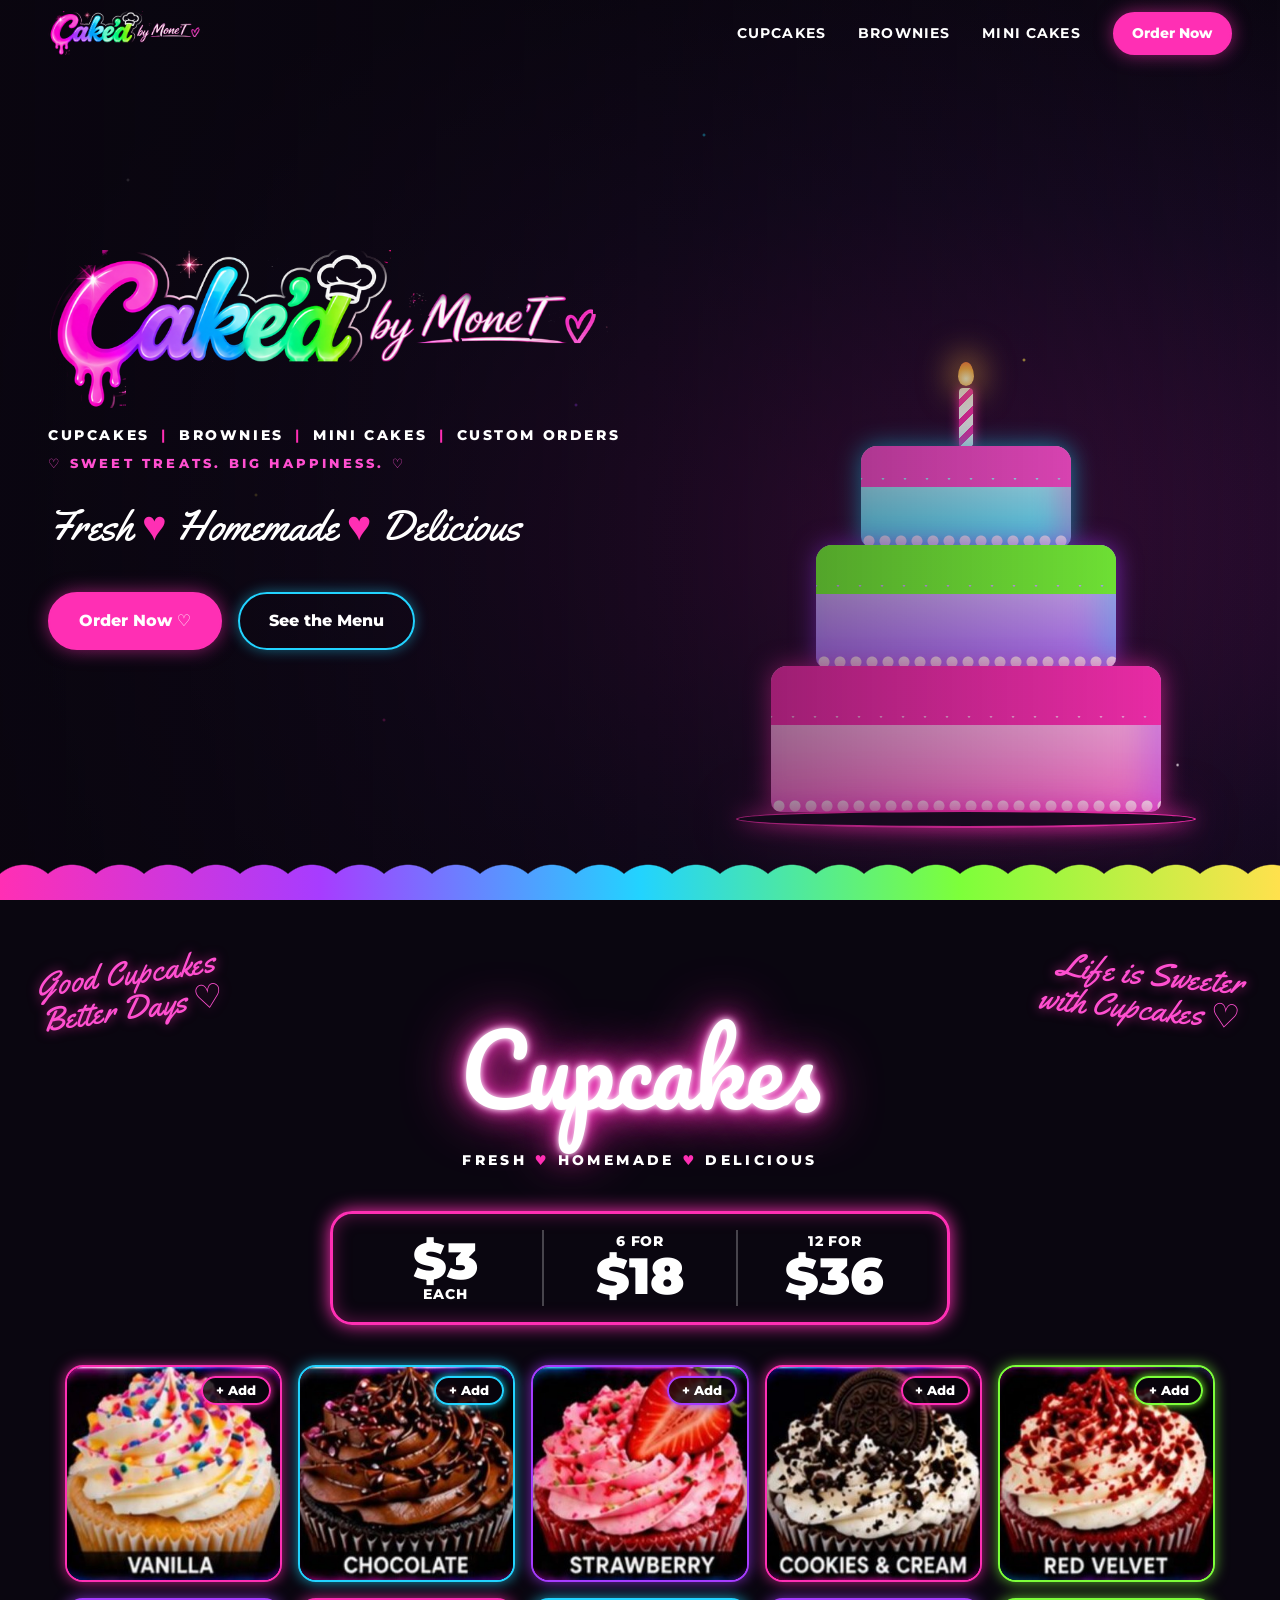
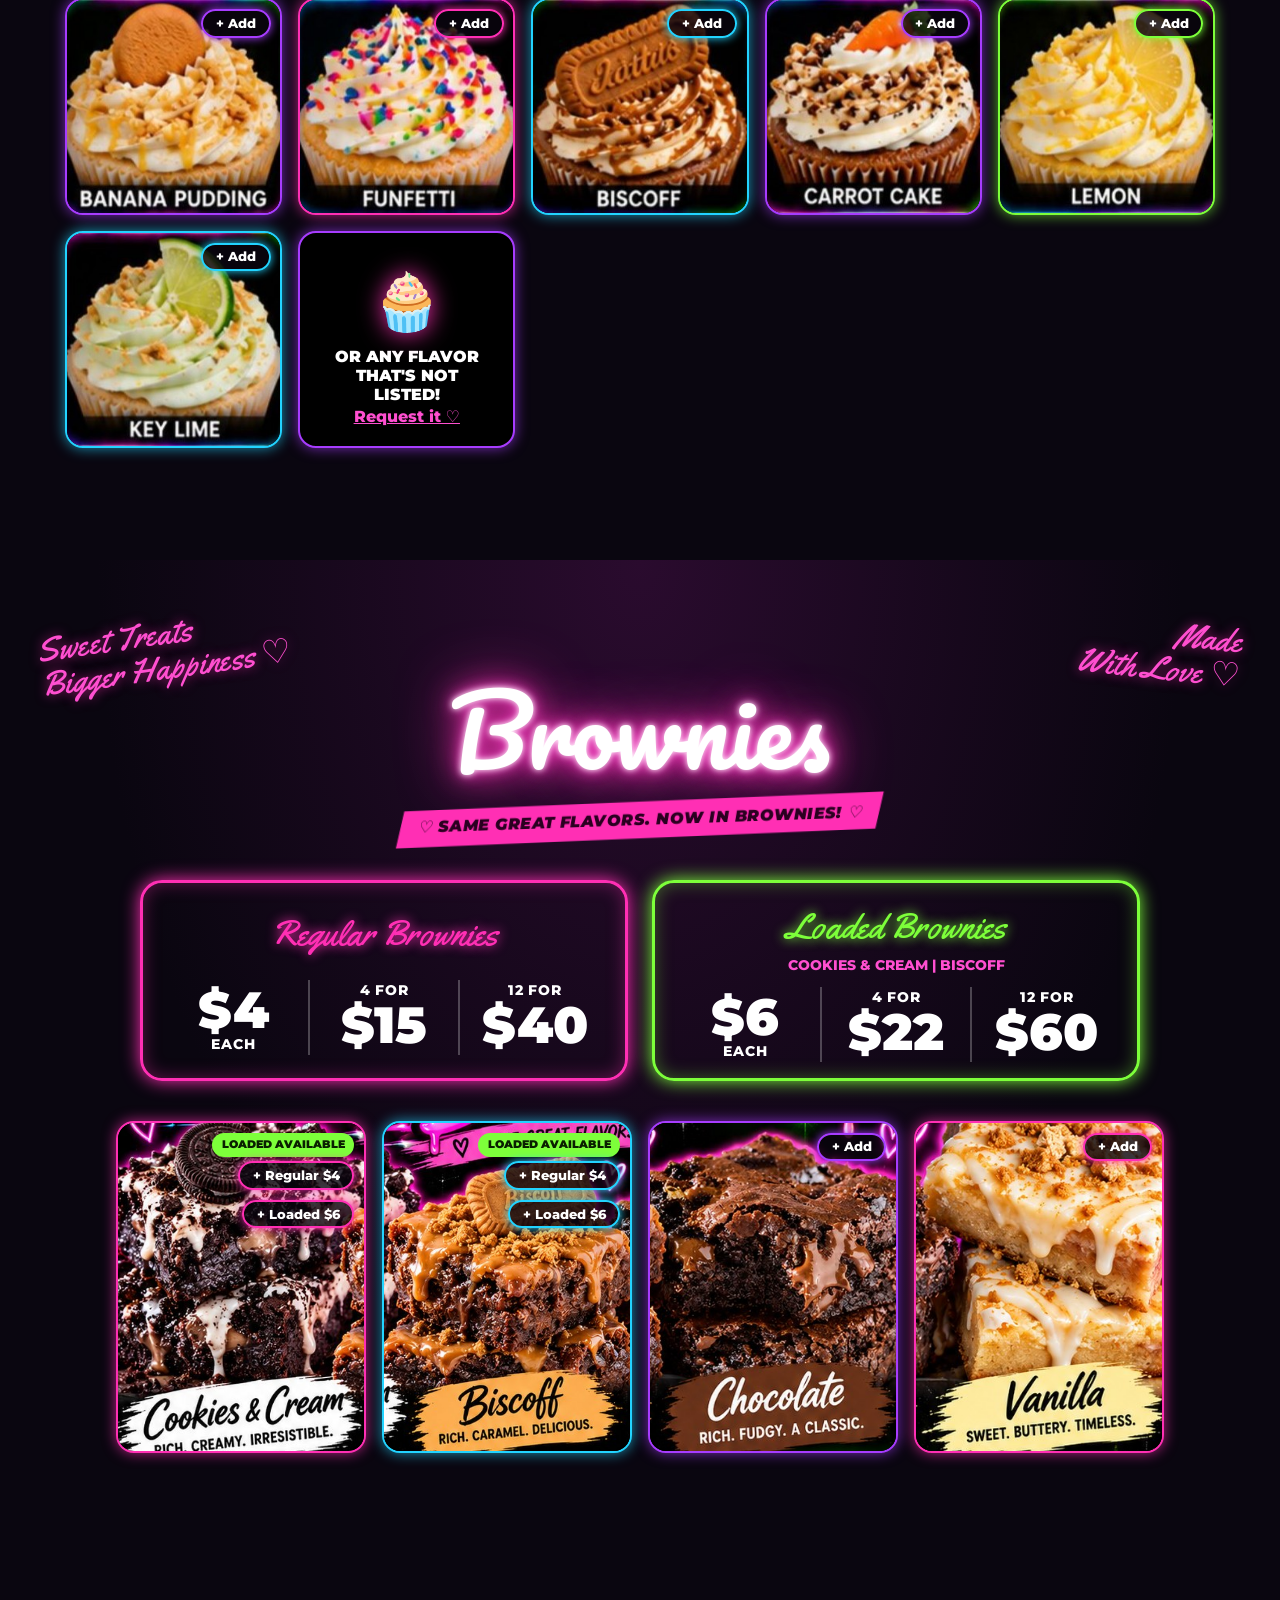
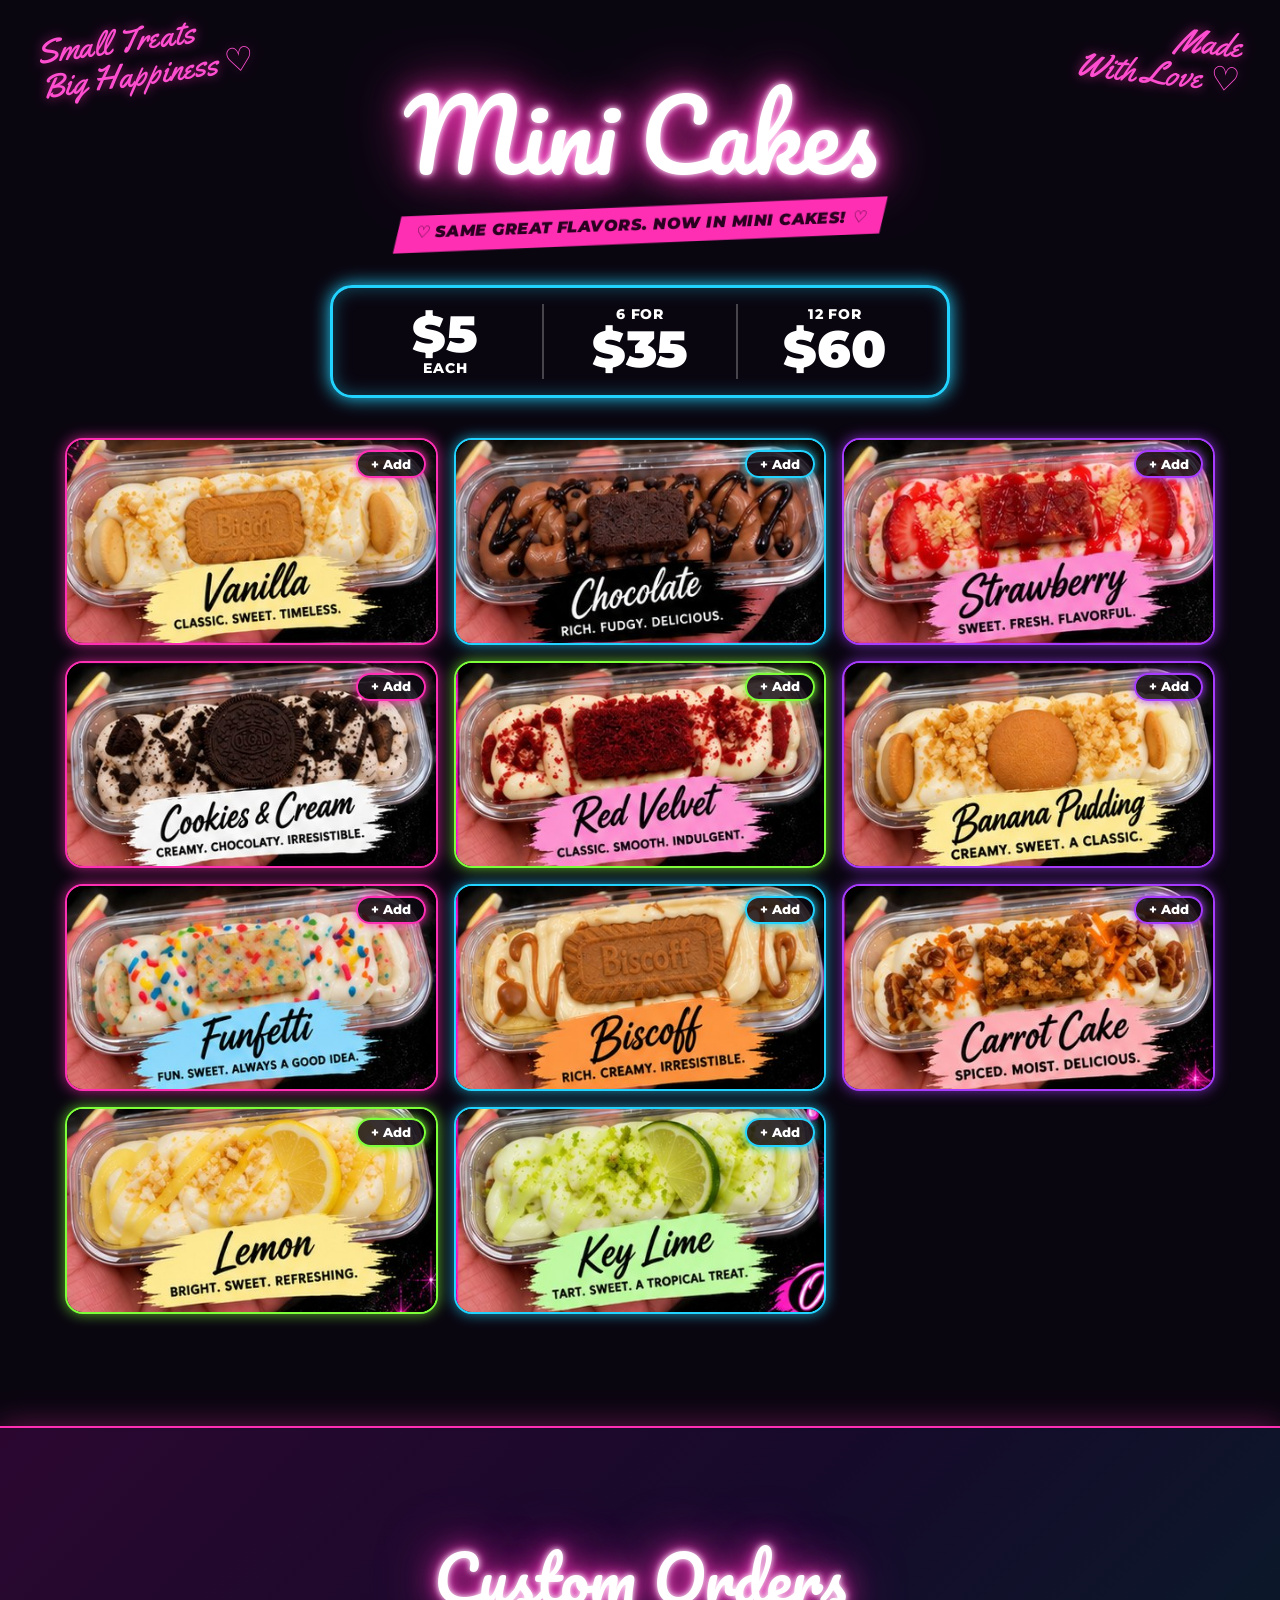
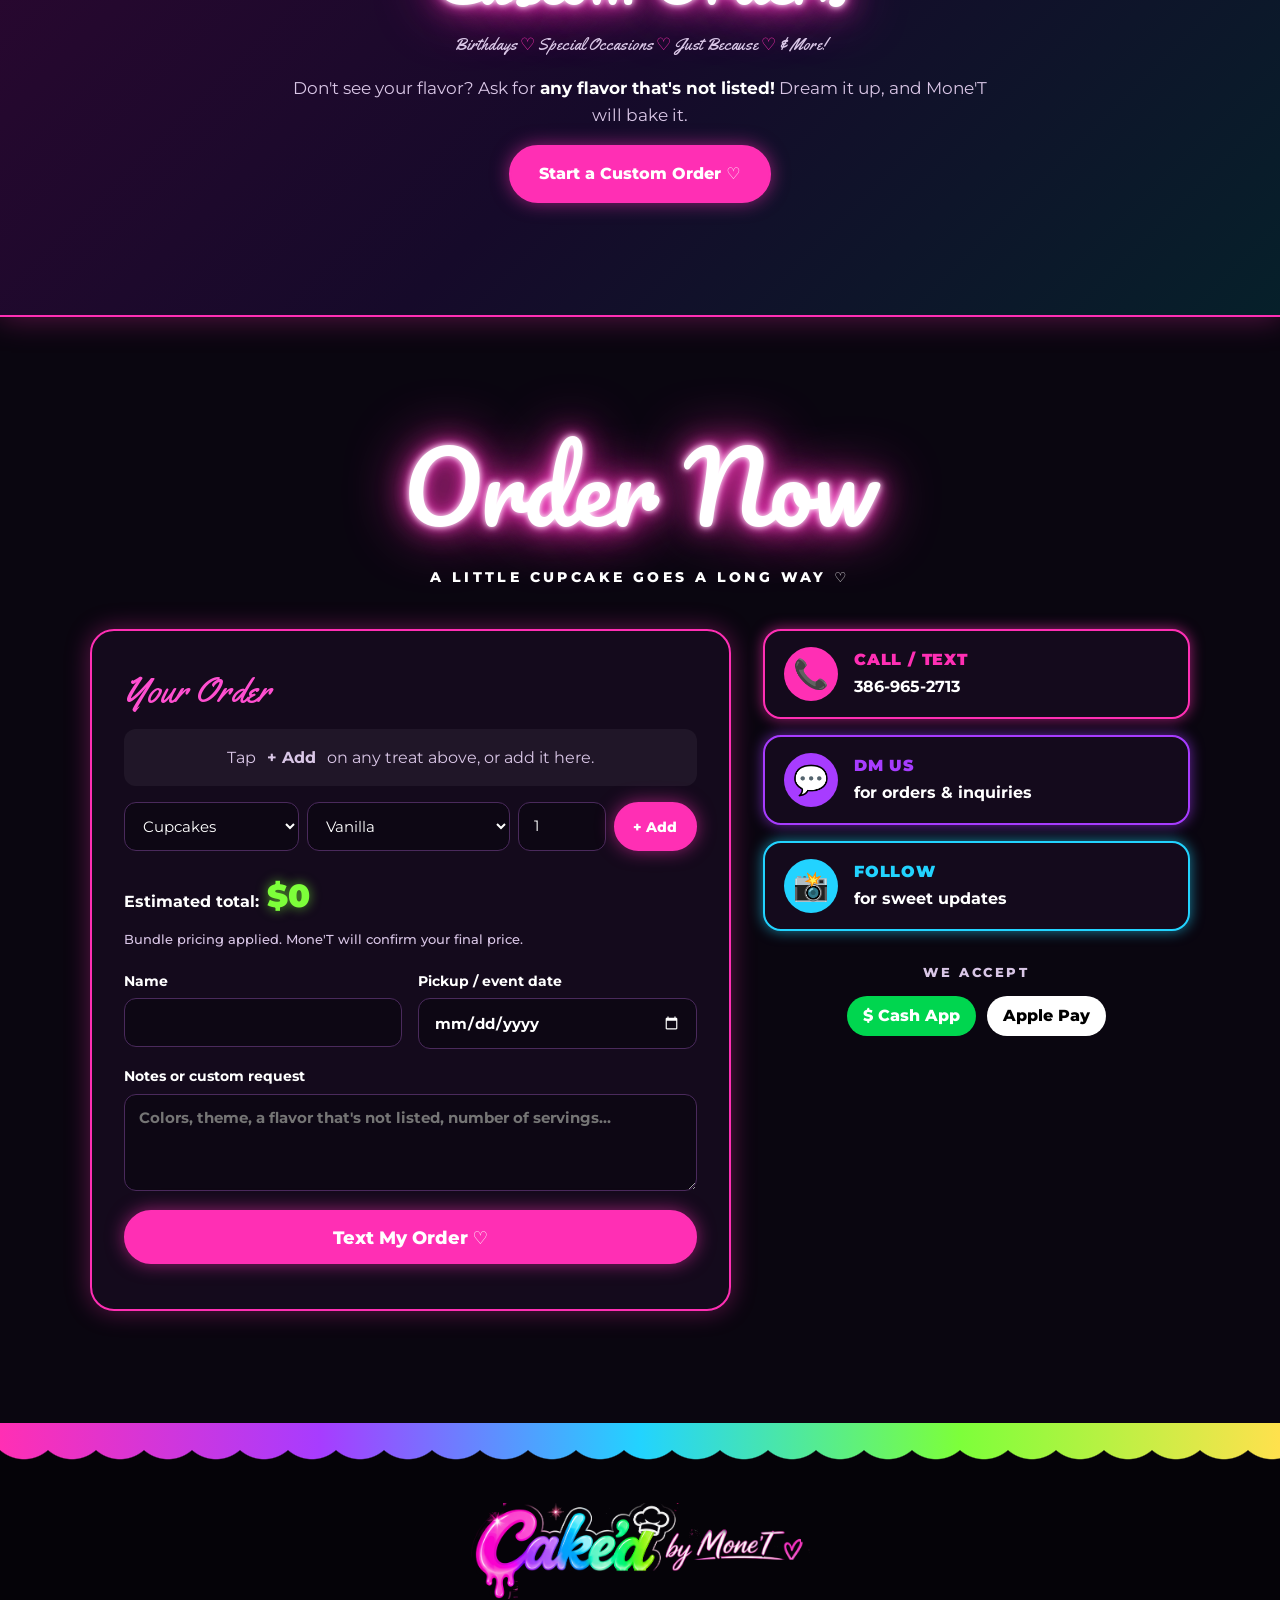
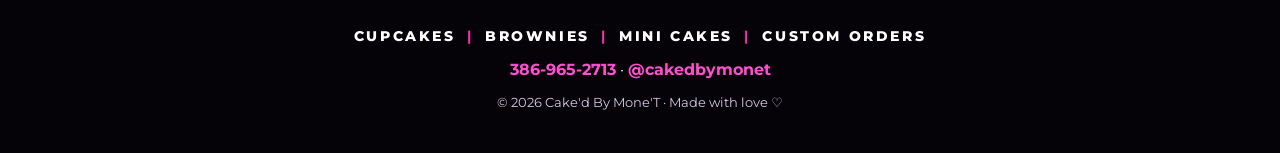
==== index.html @ a7f6885d "Add Cake'd By Mone'T website Neon-themed site with the cupcake, brownie, and mini cake menus, bundle" ====
<!doctype html>
<html lang="en">
<head>
  <meta charset="utf-8" />
  <meta name="viewport" content="width=device-width, initial-scale=1" />
  <title>Cake'd By Mone'T</title>
  <meta name="description" content="Cupcakes, brownies, mini cakes & custom orders. Sweet treats, big happiness. Call/text 386-965-2713." />
  <meta name="theme-color" content="#0a0610" />
  <link rel="preconnect" href="https://fonts.googleapis.com" />
  <link rel="preconnect" href="https://fonts.gstatic.com" crossorigin />
  <link href="https://fonts.googleapis.com/css2?family=Montserrat:wght@500;700;800;900&family=Pacifico&family=Yellowtail&display=swap" rel="stylesheet" />
  <link rel="stylesheet" href="styles.css" />
</head>
<body>
  <header class="nav">
    <a href="#top" class="nav-logo"><img src="assets/logo.png" alt="Cake'd by Mone'T" /></a>
    <nav>
      <a href="#cupcakes">Cupcakes</a>
      <a href="#brownies">Brownies</a>
      <a href="#minicakes">Mini Cakes</a>
      <a href="#order" class="btn btn-small">Order Now <span class="cart-count" id="navCount" hidden>0</span></a>
    </nav>
  </header>

  <!-- HERO: Higgsfield AI video plays here. The neon cake builds itself until the video loads. -->
  <section class="hero" id="top">
    <video class="hero-video" id="heroVideo" autoplay muted loop playsinline preload="auto" poster="assets/hero-poster.jpg">
      <source src="assets/hero-cake-build.mp4" type="video/mp4" />
    </video>
    <div class="sparkle-field" aria-hidden="true"></div>

    <div class="cake-stage" id="cakeFallback" aria-hidden="true">
      <div class="cake building">
        <div class="sparkles"><i></i><i></i><i></i><i></i><i></i><i></i></div>
        <div class="candle"><span class="flame"></span></div>
        <div class="tier t3"><span class="drip"></span></div>
        <div class="tier t2"><span class="drip"></span></div>
        <div class="tier t1"><span class="drip"></span></div>
        <div class="board"></div>
      </div>
    </div>

    <div class="hero-overlay"></div>
    <div class="hero-content">
      <h1><img src="assets/logo.png" alt="Cake'd by Mone'T" class="hero-logo" /></h1>
      <p class="services">Cupcakes <b>|</b> Brownies <b>|</b> Mini Cakes <b>|</b> Custom Orders</p>
      <p class="tagline">♡ Sweet treats. Big happiness. ♡</p>
      <p class="lede">Fresh <span>♥</span> Homemade <span>♥</span> Delicious</p>
      <div class="hero-ctas">
        <a href="#order" class="btn">Order Now ♡</a>
        <a href="#cupcakes" class="btn btn-ghost">See the Menu</a>
      </div>
    </div>
    <div class="drips bottom" aria-hidden="true"></div>
  </section>

  <section class="menu-section" id="cupcakes">
    <span class="side-script left">Good Cupcakes<br />Better Days ♡</span>
    <span class="side-script right">Life is Sweeter<br />with Cupcakes ♡</span>
    <div class="section-head">
      <h2 class="neon-script">Cupcakes</h2>
      <p class="kicker">Fresh <span>♥</span> Homemade <span>♥</span> Delicious</p>
    </div>
    <div class="price-bar pink">
      <div><strong>$3</strong><small>each</small></div>
      <div><small>6 for</small><strong>$18</strong></div>
      <div><small>12 for</small><strong>$36</strong></div>
    </div>
    <div class="flavor-grid" data-menu="cupcakes"></div>
  </section>

  <section class="menu-section" id="brownies">
    <span class="side-script left">Sweet Treats<br />Bigger Happiness ♡</span>
    <span class="side-script right">Made<br />With Love ♡</span>
    <div class="section-head">
      <h2 class="neon-script">Brownies</h2>
      <p class="banner">♡ Same great flavors. Now in brownies! ♡</p>
    </div>
    <div class="price-duo">
      <div class="price-bar pink">
        <h3>Regular Brownies</h3>
        <div><strong>$4</strong><small>each</small></div>
        <div><small>4 for</small><strong>$15</strong></div>
        <div><small>12 for</small><strong>$40</strong></div>
      </div>
      <div class="price-bar lime">
        <h3>Loaded Brownies</h3>
        <p class="sub">Cookies &amp; Cream | Biscoff</p>
        <div><strong>$6</strong><small>each</small></div>
        <div><small>4 for</small><strong>$22</strong></div>
        <div><small>12 for</small><strong>$60</strong></div>
      </div>
    </div>
    <div class="flavor-grid" data-menu="brownies"></div>
  </section>

  <section class="menu-section" id="minicakes">
    <span class="side-script left">Small Treats<br />Big Happiness ♡</span>
    <span class="side-script right">Made<br />With Love ♡</span>
    <div class="section-head">
      <h2 class="neon-script">Mini Cakes</h2>
      <p class="banner">♡ Same great flavors. Now in mini cakes! ♡</p>
    </div>
    <div class="price-bar cyan">
      <div><strong>$5</strong><small>each</small></div>
      <div><small>6 for</small><strong>$35</strong></div>
      <div><small>12 for</small><strong>$60</strong></div>
    </div>
    <div class="flavor-grid" data-menu="minicakes"></div>
  </section>

  <section class="custom">
    <div class="custom-inner">
      <h2 class="neon-script small">Custom Orders</h2>
      <p class="occasions">Birthdays <span>♡</span> Special Occasions <span>♡</span> Just Because <span>♡</span> &amp; More!</p>
      <p>Don't see your flavor? Ask for <strong>any flavor that's not listed!</strong> Dream it up, and Mone'T will bake it.</p>
      <a href="#order" class="btn">Start a Custom Order ♡</a>
    </div>
  </section>

  <section class="order" id="order">
    <div class="section-head">
      <h2 class="neon-script">Order Now</h2>
      <p class="kicker">A little cupcake goes a long way ♡</p>
    </div>

    <div class="order-wrap">
      <form id="orderForm" class="form" novalidate>
        <h3>Your Order</h3>
        <ul class="cart" id="cart"><li class="empty">Tap <b>+ Add</b> on any treat above, or add it here.</li></ul>
        <div class="add-row">
          <select id="addItem" aria-label="Treat"></select>
          <select id="addFlavor" aria-label="Flavor"></select>
          <input id="addQty" type="number" min="1" value="1" aria-label="Quantity" />
          <button type="button" class="btn btn-small" id="addBtn">+ Add</button>
        </div>
        <p class="total">Estimated total: <strong id="total">$0</strong><small>Bundle pricing applied. Mone'T will confirm your final price.</small></p>

        <div class="fields">
          <label>Name<input name="name" required autocomplete="name" /></label>
          <label>Pickup / event date<input name="date" type="date" required /></label>
          <label class="full">Notes or custom request<textarea name="notes" rows="3" placeholder="Colors, theme, a flavor that's not listed, number of servings…"></textarea></label>
        </div>
        <button class="btn btn-block" type="submit">Text My Order ♡</button>
        <p class="form-msg" id="formMsg" role="status"></p>
      </form>

      <aside class="contact">
        <a class="contact-card pink" href="tel:+13869652713">
          <span class="ic">📞</span><b>Call / Text</b><span>386-965-2713</span>
        </a>
        <a class="contact-card purple" id="dmLink" target="_blank" rel="noopener">
          <span class="ic">💬</span><b>DM Us</b><span>for orders &amp; inquiries</span>
        </a>
        <a class="contact-card cyan" id="igLink" target="_blank" rel="noopener">
          <span class="ic">📸</span><b>Follow</b><span>for sweet updates</span>
        </a>
        <div class="pay">
          <p>We accept</p>
          <span class="chip cash">$ Cash App</span>
          <span class="chip apple"> Apple Pay</span>
        </div>
      </aside>
    </div>
  </section>

  <footer>
    <div class="drips top" aria-hidden="true"></div>
    <img src="assets/logo.png" alt="Cake'd by Mone'T" class="foot-logo" />
    <p class="services">Cupcakes <b>|</b> Brownies <b>|</b> Mini Cakes <b>|</b> Custom Orders</p>
    <p><a href="tel:+13869652713">386-965-2713</a> · <a id="igFooter" target="_blank" rel="noopener"></a></p>
    <p class="small">© <span id="yr"></span> Cake'd By Mone'T · Made with love ♡</p>
  </footer>

  <div class="toast" id="toast" role="status" aria-live="polite"></div>
  <script src="script.js"></script>
</body>
</html>
---- styles.css ----
:root {
  --bg: #0a0610;
  --bg-2: #140a1c;
  --pink: #ff2fb4;
  --pink-hot: #ff4fd0;
  --purple: #a73cff;
  --cyan: #22d3ff;
  --lime: #7dff3a;
  --yellow: #ffe14d;
  --orange: #ff9a3c;
  --white: #fff;
  --muted: #d9c6e6;
  --rainbow: linear-gradient(90deg, #ff2fb4, #a73cff, #22d3ff, #7dff3a, #ffe14d);
  --radius: 18px;
  --sans: "Montserrat", system-ui, sans-serif;
  --script: "Pacifico", cursive;
  --hand: "Yellowtail", cursive;
}

* { box-sizing: border-box; margin: 0; padding: 0; }
html { scroll-behavior: smooth; }
body { font-family: var(--sans); background: var(--bg); color: var(--white); line-height: 1.6; overflow-x: hidden; }
img { max-width: 100%; display: block; }
a { color: inherit; }
section { position: relative; padding: clamp(4rem, 9vw, 7rem) clamp(1rem, 4vw, 3rem); }
.section-head { text-align: center; margin-bottom: 2.5rem; position: relative; z-index: 1; }

/* Neon text */
.neon-script { font-family: var(--script); font-weight: 400; font-size: clamp(3rem, 9vw, 6rem); line-height: 1.2; color: #fff;
  text-shadow: 0 0 6px #fff, 0 0 14px var(--pink-hot), 0 0 30px var(--pink), 0 0 60px var(--pink); }
.neon-script.small { font-size: clamp(2.4rem, 6vw, 4rem); }
.kicker { text-transform: uppercase; letter-spacing: .25em; font-weight: 800; font-size: .85rem; margin-top: 1.4rem; }
.kicker span, .lede span, .occasions span { color: var(--pink); }
.banner { display: inline-block; margin-top: .8rem; background: var(--pink); color: #2a0020; font-weight: 900; font-style: italic; text-transform: uppercase; letter-spacing: .03em;
  padding: .45rem 1.4rem; transform: rotate(-2deg); clip-path: polygon(2% 8%, 100% 0, 98% 92%, 0 100%); }
.side-script { position: absolute; top: 3.5rem; font-family: var(--hand); color: var(--pink-hot); font-size: clamp(1.4rem, 2.6vw, 2.2rem); line-height: 1.05;
  text-shadow: 0 0 12px rgba(255,47,180,.6); transform: rotate(-8deg); pointer-events: none; }
.side-script.left { left: clamp(.5rem, 3vw, 3rem); }
.side-script.right { right: clamp(.5rem, 3vw, 3rem); text-align: right; transform: rotate(6deg); }
@media (max-width: 900px) { .side-script { display: none; } }

/* Buttons */
.btn { display: inline-flex; align-items: center; justify-content: center; gap: .4rem; background: var(--pink); color: var(--white); text-decoration: none;
  padding: .9rem 1.8rem; border-radius: 999px; font-weight: 800; border: 2px solid var(--pink); cursor: pointer; font-size: 1rem; font-family: inherit;
  box-shadow: 0 0 18px rgba(255,47,180,.55); transition: transform .2s, box-shadow .2s; }
.btn:hover { transform: translateY(-2px); box-shadow: 0 0 30px rgba(255,47,180,.9); }
.btn-ghost { background: transparent; border-color: var(--cyan); box-shadow: 0 0 14px rgba(34,211,255,.45); }
.btn-ghost:hover { box-shadow: 0 0 26px rgba(34,211,255,.8); }
.btn-small { padding: .5rem 1.1rem; font-size: .9rem; }
.btn-block { width: 100%; margin-top: 1.2rem; font-size: 1.1rem; }

/* Rainbow drips */
.drips { position: absolute; left: 0; right: 0; height: 60px; background: var(--rainbow); pointer-events: none; z-index: 3;
  -webkit-mask: radial-gradient(circle at 50% 0, #000 55%, transparent 57%) 0 0 / 48px 60px repeat-x, linear-gradient(#000,#000) 0 0 / 100% 18px no-repeat;
          mask: radial-gradient(circle at 50% 0, #000 55%, transparent 57%) 0 0 / 48px 60px repeat-x, linear-gradient(#000,#000) 0 0 / 100% 18px no-repeat; }
.drips.bottom { bottom: -1px; transform: scaleY(-1); }
.drips.top { top: 0; }

/* Nav */
.nav { position: fixed; inset: 0 0 auto 0; z-index: 50; display: flex; justify-content: space-between; align-items: center;
  padding: .7rem clamp(1rem, 4vw, 3rem); transition: background .3s, box-shadow .3s; }
.nav.scrolled { background: rgba(10,6,16,.88); backdrop-filter: blur(10px); box-shadow: 0 1px 0 rgba(255,47,180,.35), 0 8px 30px rgba(0,0,0,.5); }
.nav-logo img { height: 44px; width: auto; opacity: 0; transition: opacity .3s; }
.nav.scrolled .nav-logo img { opacity: 1; }
.nav nav { display: flex; gap: clamp(.8rem, 2.5vw, 2rem); align-items: center; }
.nav nav a:not(.btn) { text-decoration: none; font-weight: 700; font-size: .9rem; text-transform: uppercase; letter-spacing: .08em; }
.nav nav a:not(.btn):hover { color: var(--pink-hot); text-shadow: 0 0 10px var(--pink); }
.cart-count { background: var(--white); color: var(--pink); border-radius: 999px; font-size: .75rem; padding: 0 .45rem; min-width: 1.3rem; text-align: center; }
@media (max-width: 720px) { .nav nav a:not(.btn) { display: none; } }

/* Hero */
.hero { min-height: 100svh; display: flex; align-items: center; padding-top: 6rem; padding-bottom: 6rem; overflow: hidden;
  background: radial-gradient(ellipse at 72% 60%, #3a0d3a 0%, #170a22 45%, var(--bg) 80%); }
.hero-video { position: absolute; inset: 0; width: 100%; height: 100%; object-fit: cover; opacity: 0; transition: opacity 1.2s; }
.hero.has-video .hero-video { opacity: 1; }
.hero.has-video .cake-stage, .hero.has-video .sparkle-field { opacity: 0; }
.hero-overlay { position: absolute; inset: 0; background: linear-gradient(90deg, rgba(10,6,16,.9) 0%, rgba(10,6,16,.5) 50%, rgba(10,6,16,0) 100%); }
.hero-content { position: relative; z-index: 2; max-width: 640px; }
.hero-logo { width: min(560px, 100%); height: auto; }
.services { text-transform: uppercase; letter-spacing: .18em; font-weight: 800; font-size: clamp(.7rem, 1.6vw, .9rem); margin-top: 1rem; }
.services b { color: var(--pink); margin: 0 .3rem; }
.tagline { color: var(--pink-hot); text-transform: uppercase; letter-spacing: .25em; font-weight: 800; font-size: .8rem; margin-top: .4rem; }
.lede { font-family: var(--hand); font-size: clamp(1.8rem, 4vw, 2.6rem); margin: 1.2rem 0 2rem; }
.hero-ctas { display: flex; gap: 1rem; flex-wrap: wrap; }

.sparkle-field { position: absolute; inset: 0; transition: opacity 1s;
  background-image: radial-gradient(2px 2px at 10% 20%, #fff, transparent), radial-gradient(2px 2px at 30% 80%, var(--pink), transparent),
    radial-gradient(2px 2px at 55% 15%, var(--cyan), transparent), radial-gradient(2px 2px at 80% 40%, var(--yellow), transparent),
    radial-gradient(2px 2px at 92% 85%, #fff, transparent), radial-gradient(2px 2px at 65% 65%, var(--lime), transparent),
    radial-gradient(2px 2px at 45% 45%, var(--purple), transparent), radial-gradient(2px 2px at 20% 55%, var(--yellow), transparent);
  animation: twinkle 3s ease-in-out infinite alternate; }
@keyframes twinkle { from { opacity: .4; } to { opacity: 1; } }

/* Fallback neon cake build */
.cake-stage { position: absolute; right: clamp(-4rem, 5vw, 9vw); bottom: 8vh; width: min(500px, 80vw); height: min(560px, 76vh); transition: opacity 1s; }
.cake { position: relative; width: 100%; height: 100%; display: flex; flex-direction: column; justify-content: flex-end; align-items: center; }
.board { width: 92%; height: 18px; border-radius: 50%; background: #1d0b24; border: 2px solid var(--pink); box-shadow: 0 0 20px var(--pink), 0 0 50px rgba(255,47,180,.5); }
.tier { position: relative; border-radius: 16px 16px 10px 10px; margin-bottom: -2px; overflow: hidden; }
.tier::after { content: ""; position: absolute; inset: auto 0 0 0; height: 12px; background: repeating-radial-gradient(circle at 8px 6px, #fff 0 5px, transparent 6px 16px); background-size: 16px 12px; opacity: .9; }
.t1 { width: 78%; height: 26%; background: linear-gradient(180deg, #ffd1ef, #ff6fcf); box-shadow: 0 0 24px rgba(255,47,180,.7), inset -18px 0 30px rgba(167,60,255,.35); }
.t2 { width: 60%; height: 22%; background: linear-gradient(180deg, #e9d2ff, #b46cff); box-shadow: 0 0 24px rgba(167,60,255,.7), inset -18px 0 30px rgba(34,211,255,.3); }
.t3 { width: 42%; height: 18%; background: linear-gradient(180deg, #d6f7ff, #4fdcff); box-shadow: 0 0 24px rgba(34,211,255,.7), inset -14px 0 24px rgba(255,47,180,.3); }
.drip { position: absolute; inset: 0 0 auto 0; height: 0;
  -webkit-mask: radial-gradient(circle at 50% 100%, #000 60%, transparent 62%) 0 100% / 22px 18px repeat-x, linear-gradient(#000, #000) 0 0 / 100% calc(100% - 9px) no-repeat;
          mask: radial-gradient(circle at 50% 100%, #000 60%, transparent 62%) 0 100% / 22px 18px repeat-x, linear-gradient(#000, #000) 0 0 / 100% calc(100% - 9px) no-repeat; }
.t1 .drip { background: var(--pink); }
.t2 .drip { background: var(--lime); }
.t3 .drip { background: var(--pink-hot); }
.candle { width: 14px; height: 60px; border-radius: 4px; background: repeating-linear-gradient(135deg, #fff 0 8px, var(--pink) 8px 14px); position: relative; margin-bottom: -2px; box-shadow: 0 0 12px var(--pink); }
.flame { position: absolute; left: 50%; top: -26px; width: 16px; height: 24px; transform: translateX(-50%); border-radius: 50% 50% 50% 50% / 60% 60% 40% 40%;
  background: radial-gradient(circle at 50% 70%, #fff6c8, #ffb547 55%, #ff7a3d); box-shadow: 0 0 30px 10px rgba(255,181,71,.55); }
.sparkles { position: absolute; inset: 0; pointer-events: none; }
.sparkles i { position: absolute; width: 10px; height: 10px; background: var(--yellow); clip-path: polygon(50% 0, 62% 38%, 100% 50%, 62% 62%, 50% 100%, 38% 62%, 0 50%, 38% 38%); opacity: 0; }
.sparkles i:nth-child(1) { left: 14%; top: 22%; background: var(--pink); } .sparkles i:nth-child(2) { left: 84%; top: 28%; background: var(--cyan); }
.sparkles i:nth-child(3) { left: 30%; top: 6%; }  .sparkles i:nth-child(4) { left: 70%; top: 4%; background: var(--lime); }
.sparkles i:nth-child(5) { left: 6%; top: 48%; background: var(--purple); } .sparkles i:nth-child(6) { left: 92%; top: 52%; }

/* Build sequence (restarted by JS every cycle) */
.building .board  { animation: slideIn .6s ease-out both; }
.building .t1     { animation: drop .7s cubic-bezier(.3,1.4,.5,1) .5s both; }
.building .t2     { animation: drop .7s cubic-bezier(.3,1.4,.5,1) 1.3s both; }
.building .t3     { animation: drop .7s cubic-bezier(.3,1.4,.5,1) 2.1s both; }
.building .t1 .drip { animation: drip 1s ease-out 3s both; }
.building .t2 .drip { animation: drip 1s ease-out 3.3s both; }
.building .t3 .drip { animation: drip 1s ease-out 3.6s both; }
.building .candle { animation: drop .6s cubic-bezier(.3,1.4,.5,1) 4.6s both; }
.building .flame  { animation: ignite .5s ease-out 5.6s both, flicker .18s ease-in-out 6.1s infinite alternate; }
.building .sparkles i { animation: sparkle 1.6s ease-in-out infinite; }
.building .sparkles i:nth-child(odd)  { animation-delay: 5.9s; }
.building .sparkles i:nth-child(even) { animation-delay: 6.4s; }

@keyframes slideIn { from { transform: scaleX(0); opacity: 0; } to { transform: none; opacity: 1; } }
@keyframes drop    { from { transform: translateY(-120vh); } to { transform: none; } }
@keyframes drip    { from { height: 0; } to { height: 40%; } }
@keyframes ignite  { from { opacity: 0; transform: translateX(-50%) scale(0); } to { opacity: 1; transform: translateX(-50%) scale(1); } }
@keyframes flicker { from { transform: translateX(-50%) scale(1, 1) rotate(-2deg); } to { transform: translateX(-50%) scale(.92, 1.06) rotate(2deg); } }
@keyframes sparkle { 0%, 100% { opacity: 0; transform: scale(.3) rotate(0); } 50% { opacity: 1; transform: scale(1.4) rotate(45deg); } }

@media (max-width: 900px) {
  .cake-stage { opacity: .3; right: 50%; transform: translateX(50%); }
  .hero-overlay { background: linear-gradient(180deg, rgba(10,6,16,.4), rgba(10,6,16,.85)); }
  .hero-content { text-align: center; margin: 0 auto; }
  .hero-logo { margin: 0 auto; }
  .hero-ctas { justify-content: center; }
}

/* Menu sections */
.menu-section:nth-of-type(odd) { background: radial-gradient(ellipse at 50% 0, #2a0b2e 0%, var(--bg) 60%); }
.price-bar { display: flex; flex-wrap: wrap; justify-content: center; align-items: center; gap: 0; max-width: 620px; margin: 0 auto 2.5rem;
  border: 3px solid var(--c); border-radius: 22px; padding: 1rem 1rem; box-shadow: 0 0 18px var(--c), inset 0 0 18px color-mix(in srgb, var(--c) 35%, transparent); position: relative; z-index: 1; }
.price-bar.pink { --c: var(--pink); }
.price-bar.lime { --c: var(--lime); }
.price-bar.cyan { --c: var(--cyan); }
.price-bar > div { flex: 1 1 0; min-width: 90px; text-align: center; padding: .2rem .8rem; border-left: 2px solid rgba(255,255,255,.25); line-height: 1.05; }
.price-bar > div:first-of-type { border-left: 0; }
.price-bar strong { display: block; font-size: clamp(2.2rem, 6vw, 3.2rem); font-weight: 900; }
.price-bar small { display: block; text-transform: uppercase; font-weight: 800; font-size: .9rem; letter-spacing: .05em; }
.price-bar h3, .price-bar .sub { flex: 1 0 100%; text-align: center; }
.price-bar h3 { font-family: var(--hand); font-weight: 400; font-size: 2.2rem; color: var(--c); text-shadow: 0 0 12px var(--c); margin-bottom: .2rem; }
.price-bar .sub { color: var(--pink-hot); font-weight: 800; text-transform: uppercase; font-size: .85rem; margin: -.2rem 0 .6rem; }
.price-duo { display: grid; grid-template-columns: repeat(auto-fit, minmax(min(300px, 100%), 1fr)); gap: 1.5rem; max-width: 1000px; margin: 0 auto 2.5rem; }
.price-duo .price-bar { margin: 0; max-width: none; }

.flavor-grid { display: grid; grid-template-columns: repeat(auto-fill, minmax(min(210px, 46%), 1fr)); gap: 1rem; max-width: 1150px; margin: 0 auto; position: relative; z-index: 1; }
[data-menu="minicakes"] { grid-template-columns: repeat(auto-fill, minmax(min(280px, 100%), 1fr)); }
@media (max-width: 480px) { .flavor-grid { gap: .6rem; } .flavor .add { font-size: .7rem; padding: .25rem .6rem; } }
.flavor { --c: var(--pink); position: relative; border-radius: var(--radius); overflow: hidden; border: 2px solid var(--c); background: #000;
  box-shadow: 0 0 14px color-mix(in srgb, var(--c) 70%, transparent); transition: transform .25s, box-shadow .25s; }
.flavor:nth-child(3n+2) { --c: var(--cyan); }
.flavor:nth-child(3n+3) { --c: var(--purple); }
.flavor:nth-child(5n) { --c: var(--lime); }
.flavor:hover { transform: translateY(-4px) rotate(-.5deg); box-shadow: 0 0 28px var(--c); }
.flavor img { width: 100%; height: 100%; object-fit: cover; aspect-ratio: var(--ar, 1); }
[data-menu="brownies"] { grid-template-columns: repeat(auto-fit, minmax(min(210px, 46%), 250px)); justify-content: center; }
[data-menu="brownies"] .flavor { --ar: 3 / 4; }
[data-menu="minicakes"] .flavor { --ar: 418 / 230; }
.flavor .add { position: absolute; top: .6rem; right: .6rem; background: rgba(10,6,16,.8); color: #fff; border: 2px solid var(--c); border-radius: 999px;
  padding: .3rem .8rem; font: 800 .8rem var(--sans); cursor: pointer; box-shadow: 0 0 10px var(--c); transition: background .2s, transform .2s; }
.flavor .add:hover { background: var(--c); color: #000; transform: scale(1.06); }
.flavor .loaded { position: absolute; top: .6rem; right: .6rem; background: var(--lime); color: #0a2000; font-weight: 900; font-size: .7rem; text-transform: uppercase; padding: .2rem .6rem; border-radius: 999px; }
.flavor.any { display: grid; place-items: center; text-align: center; padding: 1.5rem; aspect-ratio: 1; }
.flavor.any .cup { font-size: 3.5rem; filter: drop-shadow(0 0 12px var(--pink)); }
.flavor.any p { font-weight: 900; text-transform: uppercase; line-height: 1.2; }
.flavor.any a { color: var(--pink-hot); font-weight: 800; }

/* Custom orders band */
.custom { text-align: center; background: linear-gradient(135deg, #2b0730, #160a2a 50%, #06202a); border-block: 2px solid var(--pink); box-shadow: 0 0 30px rgba(255,47,180,.35); }
.custom-inner { max-width: 720px; margin: 0 auto; display: grid; gap: 1rem; justify-items: center; }
.occasions { font-family: var(--hand); font-size: clamp(1.6rem, 4vw, 2.3rem); color: var(--pink-hot); }
.custom p { color: var(--muted); font-size: 1.05rem; }
.custom strong { color: #fff; }

/* Order */
.order-wrap { display: grid; grid-template-columns: 1.5fr 1fr; gap: 2rem; max-width: 1100px; margin: 0 auto; align-items: start; }
@media (max-width: 860px) { .order-wrap { grid-template-columns: 1fr; } }
.form { background: var(--bg-2); border: 2px solid var(--pink); border-radius: 24px; padding: clamp(1.2rem, 3vw, 2rem); box-shadow: 0 0 24px rgba(255,47,180,.35); }
.form h3 { font-family: var(--hand); font-weight: 400; font-size: 2.2rem; color: var(--pink-hot); margin-bottom: .6rem; }
.cart { list-style: none; display: grid; gap: .5rem; margin-bottom: 1rem; }
.cart li { display: flex; align-items: center; gap: .7rem; background: rgba(255,255,255,.05); border-radius: 12px; padding: .5rem .7rem; }
.cart li.empty { color: var(--muted); justify-content: center; padding: 1rem; }
.cart img { width: 44px; height: 44px; border-radius: 8px; object-fit: cover; }
.cart .name { flex: 1; font-weight: 700; font-size: .95rem; }
.cart .name small { display: block; color: var(--muted); font-weight: 500; }
.qty { display: flex; align-items: center; gap: .3rem; }
.qty button, .cart .rm { width: 28px; height: 28px; border-radius: 50%; border: 1.5px solid var(--pink); background: transparent; color: #fff; cursor: pointer; font-weight: 900; }
.qty button:hover { background: var(--pink); }
.qty span { min-width: 1.6rem; text-align: center; font-weight: 800; }
.cart .rm { border-color: transparent; color: var(--muted); }
.add-row { display: grid; grid-template-columns: 1.2fr 1.4fr .6fr auto; gap: .5rem; }
@media (max-width: 560px) { .add-row { grid-template-columns: 1fr 1fr; } }
.form input, .form select, .form textarea { font: inherit; font-size: .95rem; padding: .7rem .9rem; border: 1.5px solid #4a2a5c; border-radius: 12px; background: #0d0714; color: #fff; width: 100%; }
.form input:focus, .form select:focus, .form textarea:focus { outline: none; border-color: var(--cyan); box-shadow: 0 0 0 3px rgba(34,211,255,.25); }
.form input[type="date"] { color-scheme: dark; }
.total { margin: 1.2rem 0; font-weight: 700; display: flex; flex-wrap: wrap; align-items: baseline; gap: .5rem; }
.total strong { font-size: 2rem; font-weight: 900; color: var(--lime); text-shadow: 0 0 12px rgba(125,255,58,.6); }
.total small { flex-basis: 100%; color: var(--muted); font-weight: 500; }
.fields { display: grid; grid-template-columns: 1fr 1fr; gap: 1rem; }
.fields label { display: flex; flex-direction: column; gap: .35rem; font-weight: 700; font-size: .9rem; }
.fields .full { grid-column: 1 / -1; }
@media (max-width: 560px) { .fields { grid-template-columns: 1fr; } }
.form-msg { margin-top: .8rem; color: var(--cyan); font-weight: 600; text-align: center; }

.contact { display: grid; gap: 1rem; }
.contact-card { --c: var(--pink); display: grid; grid-template-columns: auto 1fr; column-gap: 1rem; align-items: center; text-decoration: none;
  border: 2px solid var(--c); border-radius: 18px; padding: 1rem 1.2rem; background: var(--bg-2); box-shadow: 0 0 14px color-mix(in srgb, var(--c) 60%, transparent); transition: transform .2s; }
.contact-card:hover { transform: translateX(4px); }
.contact-card.purple { --c: var(--purple); }
.contact-card.cyan { --c: var(--cyan); }
.contact-card .ic { grid-row: span 2; font-size: 1.8rem; width: 54px; height: 54px; display: grid; place-items: center; border-radius: 50%; background: var(--c); }
.contact-card b { text-transform: uppercase; font-weight: 900; letter-spacing: .05em; color: var(--c); }
.contact-card span:last-child { font-weight: 700; }
.pay { text-align: center; padding: 1rem; }
.pay p { text-transform: uppercase; letter-spacing: .2em; font-size: .8rem; font-weight: 800; color: var(--muted); margin-bottom: .6rem; }
.chip { display: inline-block; padding: .45rem 1rem; border-radius: 999px; font-weight: 800; margin: .2rem; }
.chip.cash { background: #00d64f; color: #fff; }
.chip.apple { background: #fff; color: #000; }

/* Footer */
footer { position: relative; text-align: center; padding: 5rem 1rem 2.5rem; display: grid; gap: .6rem; justify-items: center; background: #050308; }
.foot-logo { width: min(340px, 80%); }
footer a { color: var(--pink-hot); text-decoration: none; font-weight: 700; }
footer .small { font-size: .8rem; color: var(--muted); }

/* Toast */
.toast { position: fixed; left: 50%; bottom: 1.5rem; transform: translate(-50%, 150%); background: var(--pink); color: #fff; font-weight: 800; padding: .8rem 1.4rem;
  border-radius: 999px; box-shadow: 0 0 24px var(--pink); transition: transform .3s, visibility .3s; visibility: hidden; z-index: 60; max-width: calc(100% - 2rem); text-align: center; }
.toast.show { transform: translate(-50%, 0); visibility: visible; }

@media (prefers-reduced-motion: reduce) {
  html { scroll-behavior: auto; }
  .building *, .building, .sparkle-field { animation: none !important; }
  .drip { height: 40%; }
}
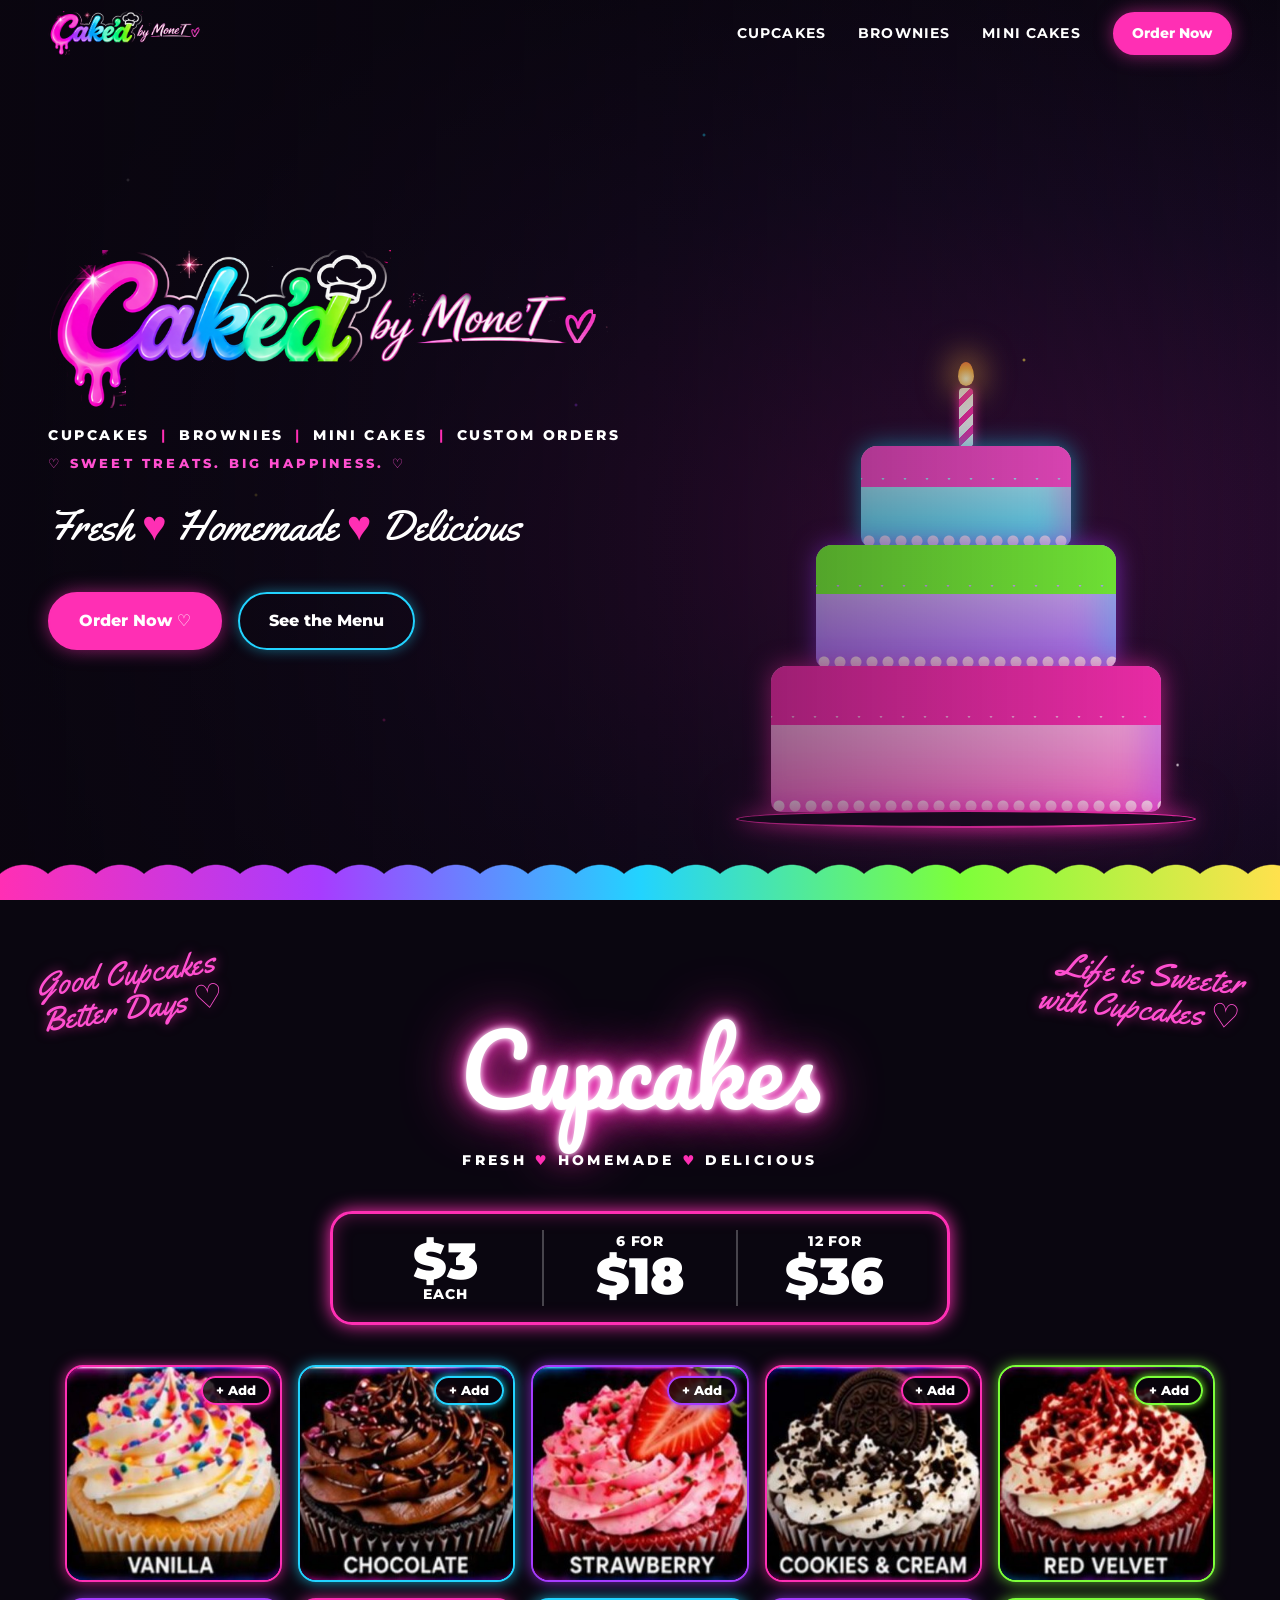
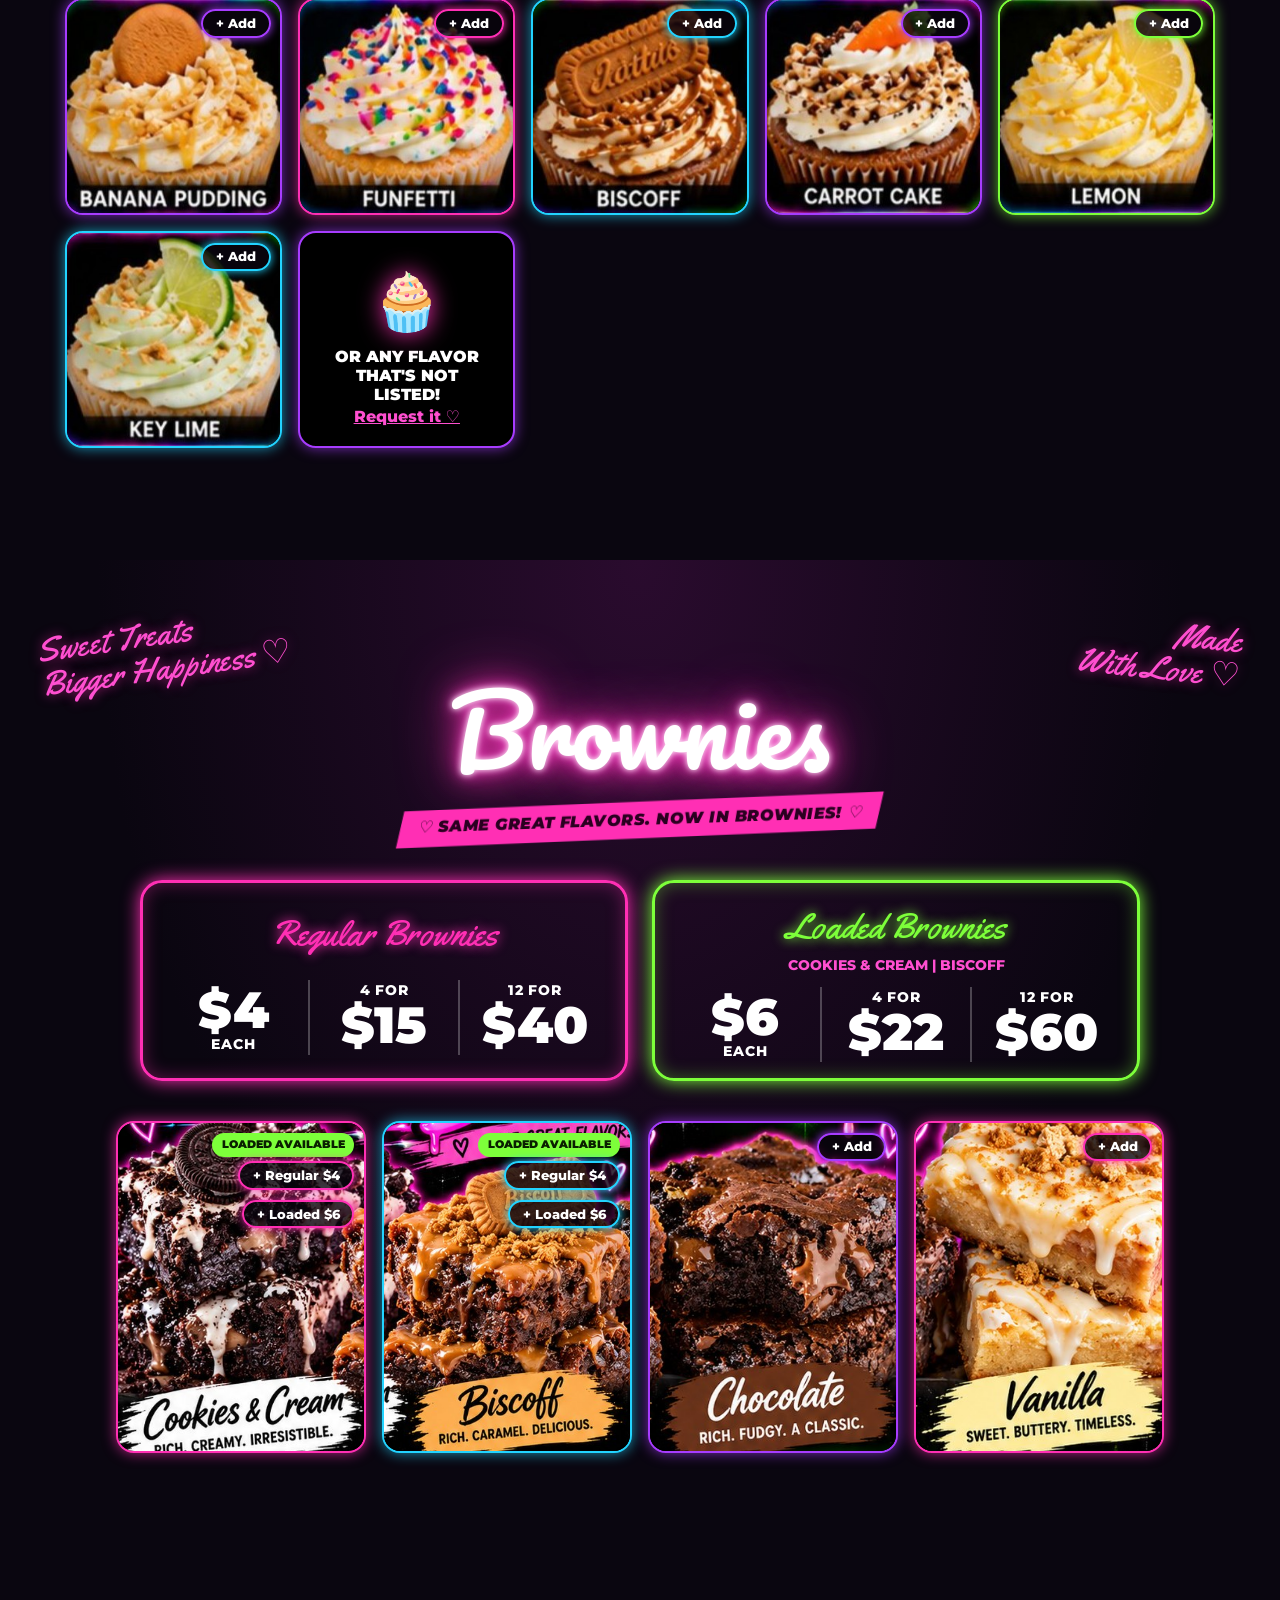
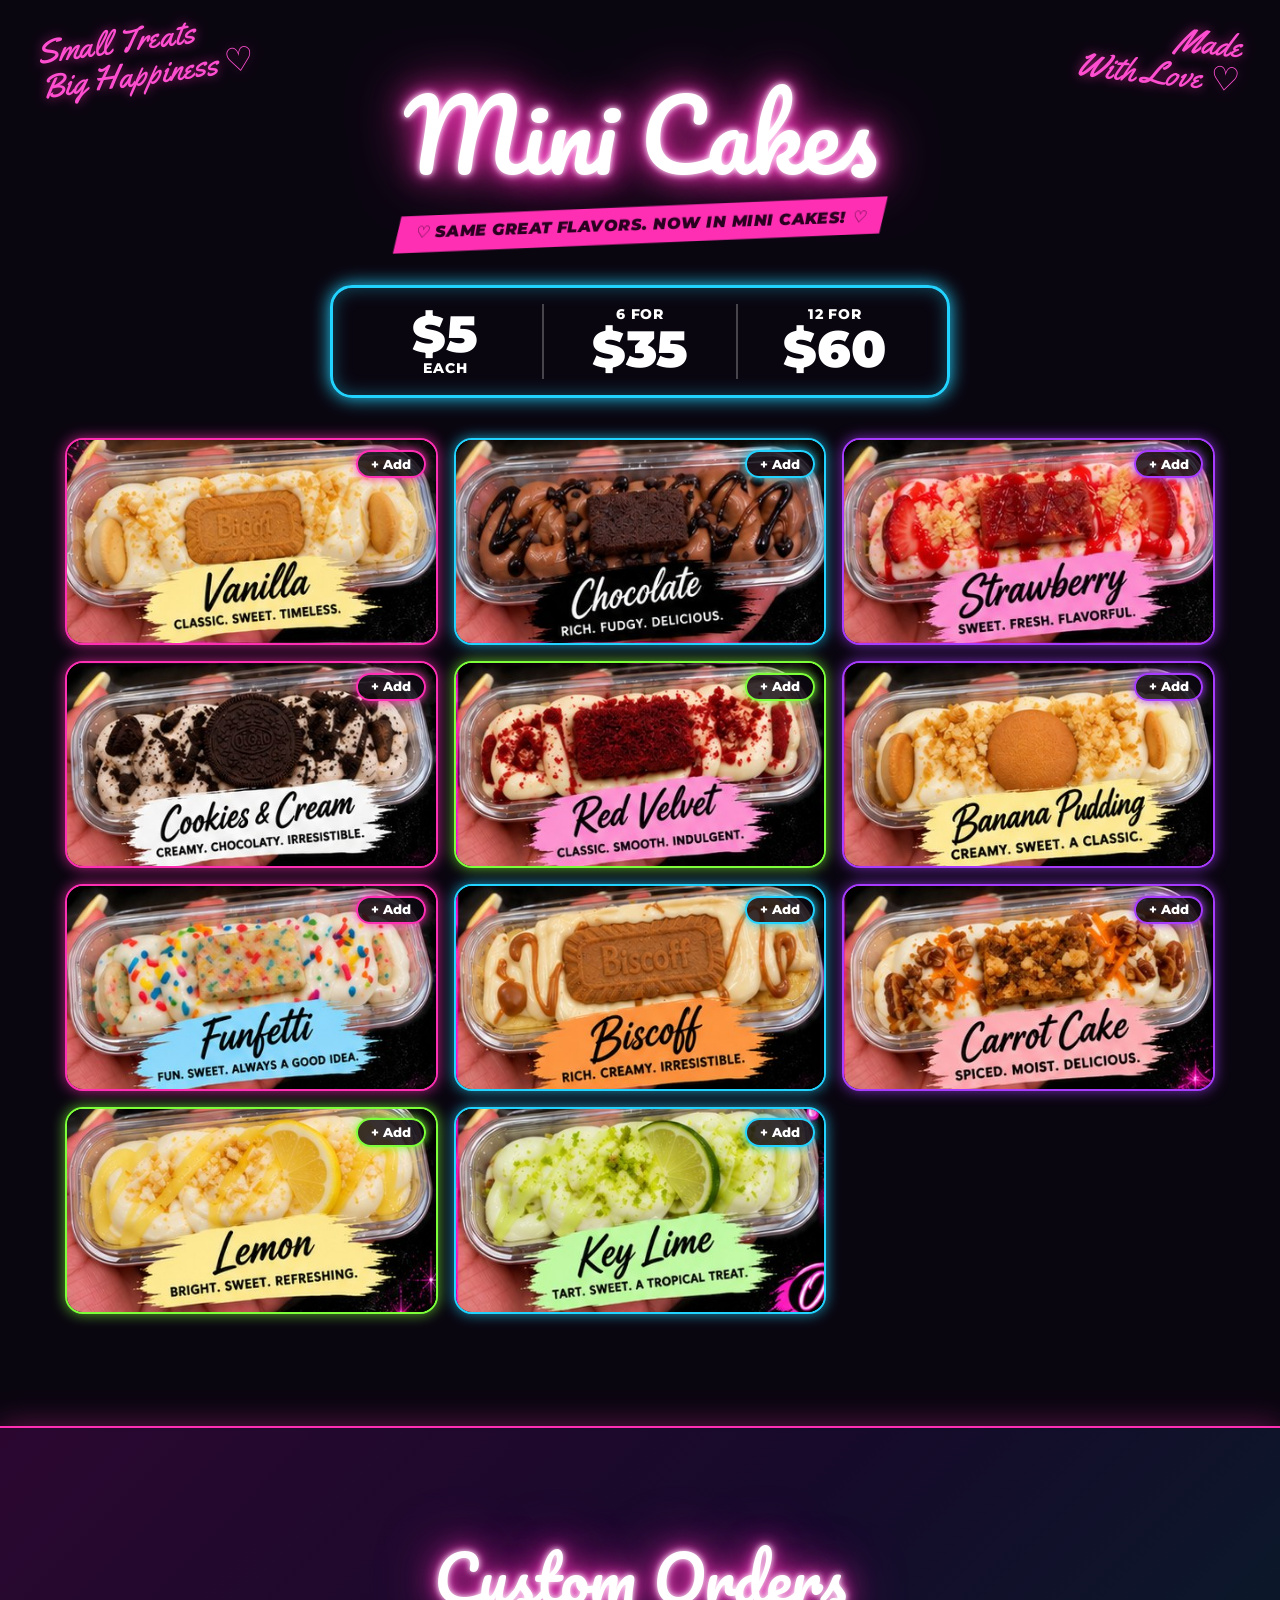
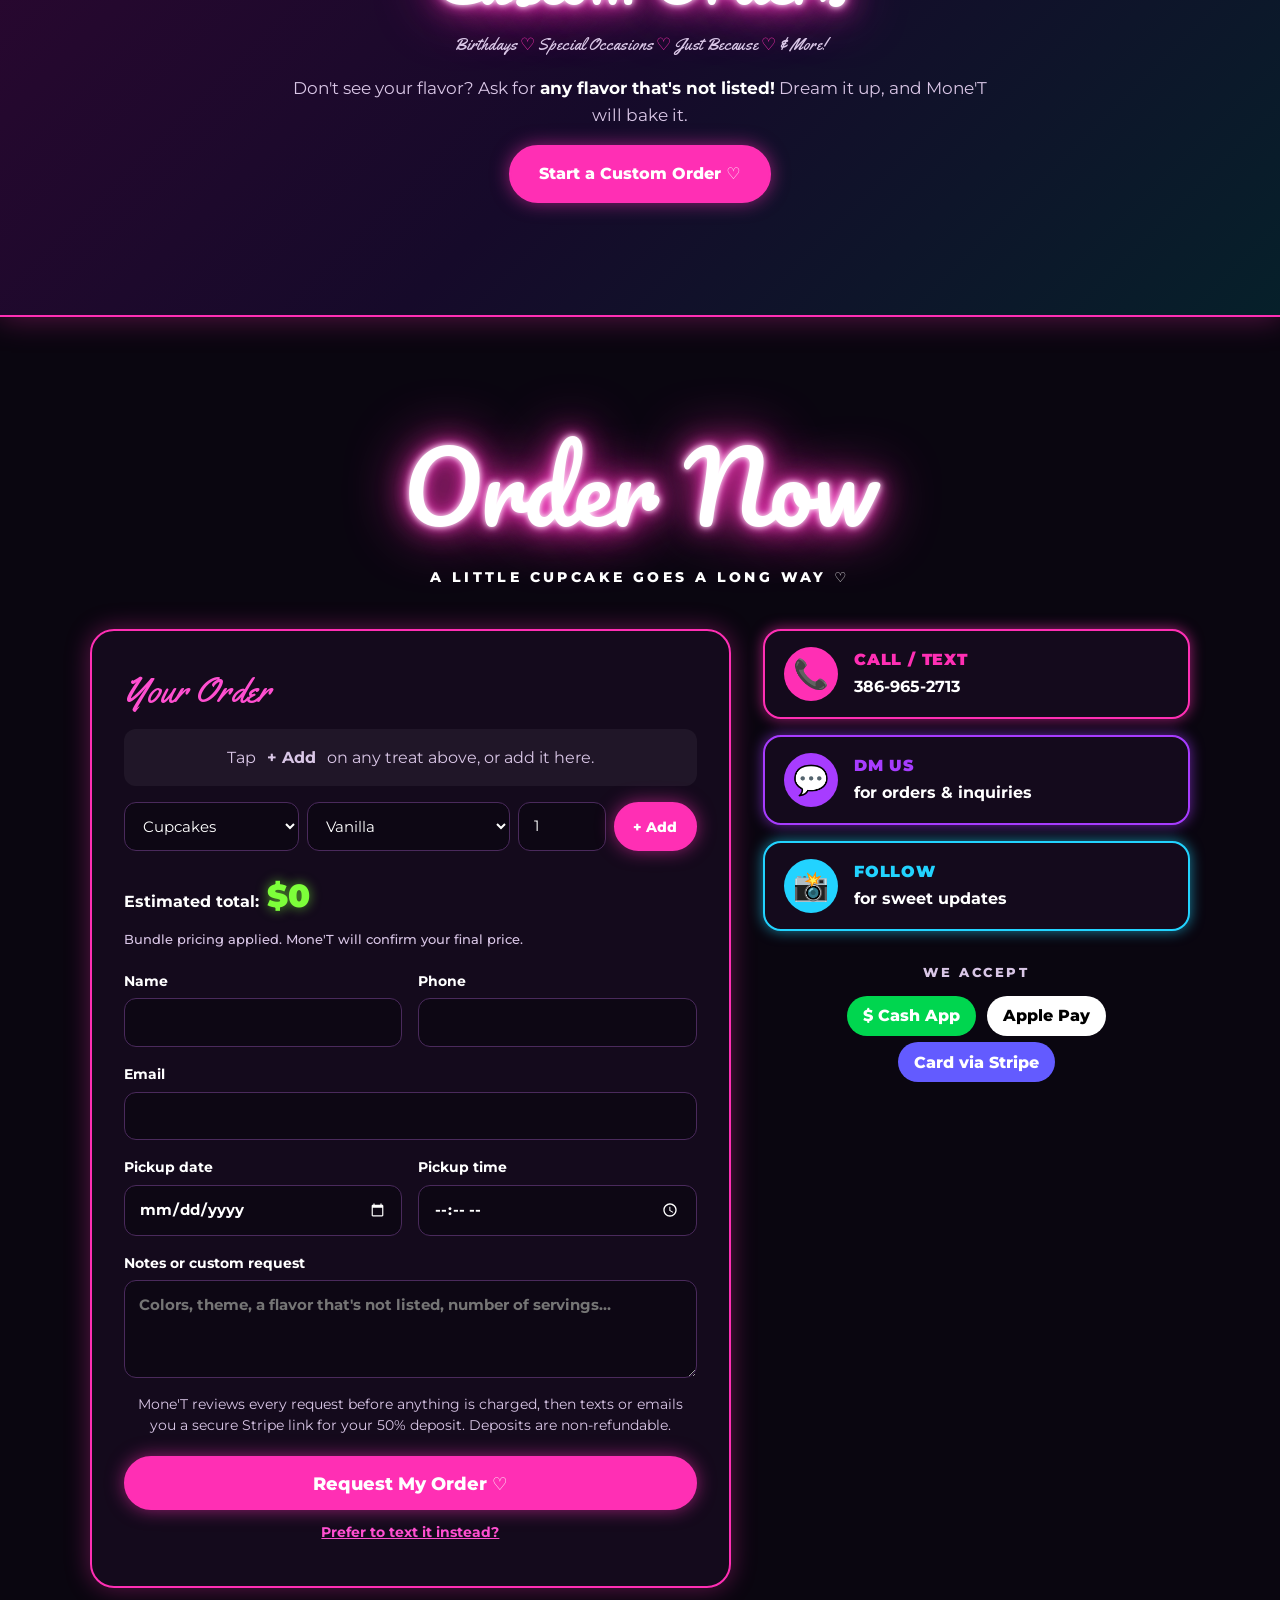
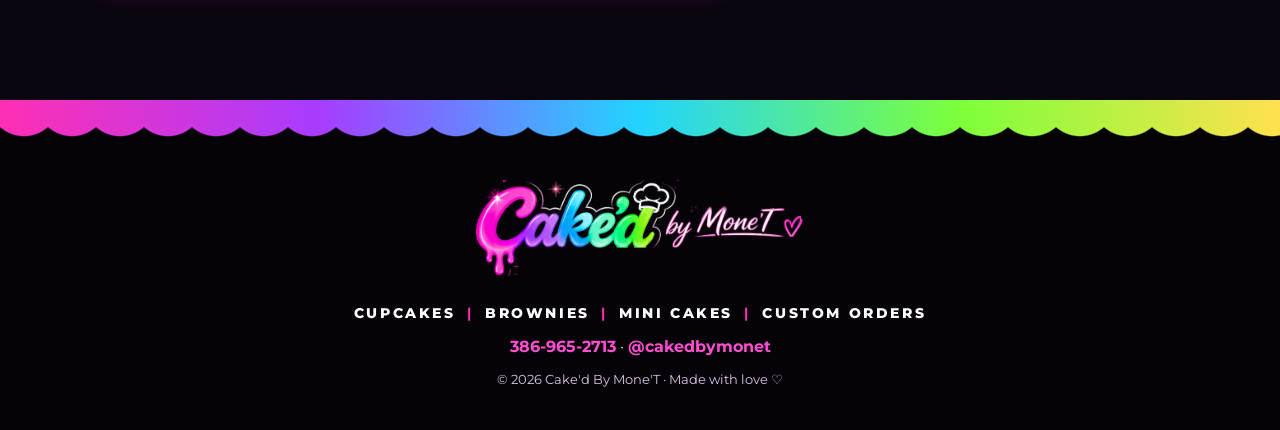
==== commit 597077b9: "Add approve-first order requests with rush orders Orders now go through a FormNX request instead of " ====
--- a/index.html
+++ b/index.html
@@ -138,10 +138,16 @@
 
         <div class="fields">
           <label>Name<input name="name" required autocomplete="name" /></label>
-          <label>Pickup / event date<input name="date" type="date" required /></label>
+          <label>Phone<input name="phone" type="tel" required autocomplete="tel" /></label>
+          <label class="full">Email<input name="email" type="email" required autocomplete="email" /></label>
+          <label>Pickup date<input name="date" type="date" required /></label>
+          <label>Pickup time<input name="time" type="time" required /></label>
           <label class="full">Notes or custom request<textarea name="notes" rows="3" placeholder="Colors, theme, a flavor that's not listed, number of servings…"></textarea></label>
         </div>
-        <button class="btn btn-block" type="submit">Text My Order ♡</button>
+        <p class="notice rush" id="rushNote" role="status" hidden></p>
+        <p class="notice" id="noticeNote"></p>
+        <button class="btn btn-block" type="submit">Request My Order ♡</button>
+        <button class="link-btn" type="button" id="textBtn">Prefer to text it instead?</button>
         <p class="form-msg" id="formMsg" role="status"></p>
       </form>
 
@@ -159,6 +165,7 @@
           <p>We accept</p>
           <span class="chip cash">$ Cash App</span>
           <span class="chip apple"> Apple Pay</span>
+          <span class="chip card">Card via Stripe</span>
         </div>
       </aside>
     </div>
@@ -172,7 +179,17 @@
     <p class="small">© <span id="yr"></span> Cake'd By Mone'T · Made with love ♡</p>
   </footer>
 
+  <dialog class="request" id="requestDialog" aria-labelledby="requestTitle">
+    <div class="request-head">
+      <h3 id="requestTitle">Almost done! Check your info and tap Submit ♡</h3>
+      <button type="button" class="rm" id="requestClose" aria-label="Close">✕</button>
+    </div>
+    <iframe id="requestFrame" title="Order request form"></iframe>
+    <p class="request-foot">Form not loading? <a id="requestTab" target="_blank" rel="noopener">Open it in a new tab</a></p>
+  </dialog>
+
   <div class="toast" id="toast" role="status" aria-live="polite"></div>
+  <script src="menu.js"></script>
   <script src="script.js"></script>
 </body>
 </html>
--- a/styles.css
+++ b/styles.css
@@ -218,7 +218,23 @@
 .fields label { display: flex; flex-direction: column; gap: .35rem; font-weight: 700; font-size: .9rem; }
 .fields .full { grid-column: 1 / -1; }
 @media (max-width: 560px) { .fields { grid-template-columns: 1fr; } }
+.form input[type="time"] { color-scheme: dark; }
 .form-msg { margin-top: .8rem; color: var(--cyan); font-weight: 600; text-align: center; }
+.notice { margin-top: 1rem; color: var(--muted); font-size: .85rem; text-align: center; }
+.notice.rush { color: var(--yellow); font-weight: 700; }
+.link-btn { display: block; margin: .8rem auto 0; background: none; border: 0; color: var(--pink-hot); font: 700 .9rem var(--sans); text-decoration: underline; cursor: pointer; }
+
+/* Request popup (FormNX form) */
+.request { margin: auto; width: min(640px, calc(100% - 2rem)); height: min(860px, calc(100% - 2rem)); max-height: none; padding: 0; display: none; flex-direction: column;
+  background: var(--bg-2); color: #fff; border: 2px solid var(--pink); border-radius: 24px; box-shadow: 0 0 40px rgba(255,47,180,.5); overflow: hidden; }
+.request[open] { display: flex; }
+.request::backdrop { background: rgba(10,6,16,.8); backdrop-filter: blur(4px); }
+.request-head { display: flex; align-items: center; gap: 1rem; padding: .9rem 1.2rem; border-bottom: 1px solid rgba(255,47,180,.35); }
+.request-head h3 { flex: 1; font-size: 1rem; font-weight: 800; }
+.request .rm { width: 32px; height: 32px; border-radius: 50%; border: 1.5px solid var(--pink); background: transparent; color: #fff; cursor: pointer; font-weight: 900; }
+.request iframe { flex: 1; width: 100%; border: 0; background: #fff; }
+.request-foot { padding: .6rem 1rem; text-align: center; font-size: .85rem; color: var(--muted); }
+.request-foot a { color: var(--pink-hot); font-weight: 700; }
 
 .contact { display: grid; gap: 1rem; }
 .contact-card { --c: var(--pink); display: grid; grid-template-columns: auto 1fr; column-gap: 1rem; align-items: center; text-decoration: none;
@@ -234,6 +250,7 @@
 .chip { display: inline-block; padding: .45rem 1rem; border-radius: 999px; font-weight: 800; margin: .2rem; }
 .chip.cash { background: #00d64f; color: #fff; }
 .chip.apple { background: #fff; color: #000; }
+.chip.card { background: #635bff; color: #fff; }
 
 /* Footer */
 footer { position: relative; text-align: center; padding: 5rem 1rem 2.5rem; display: grid; gap: .6rem; justify-items: center; background: #050308; }
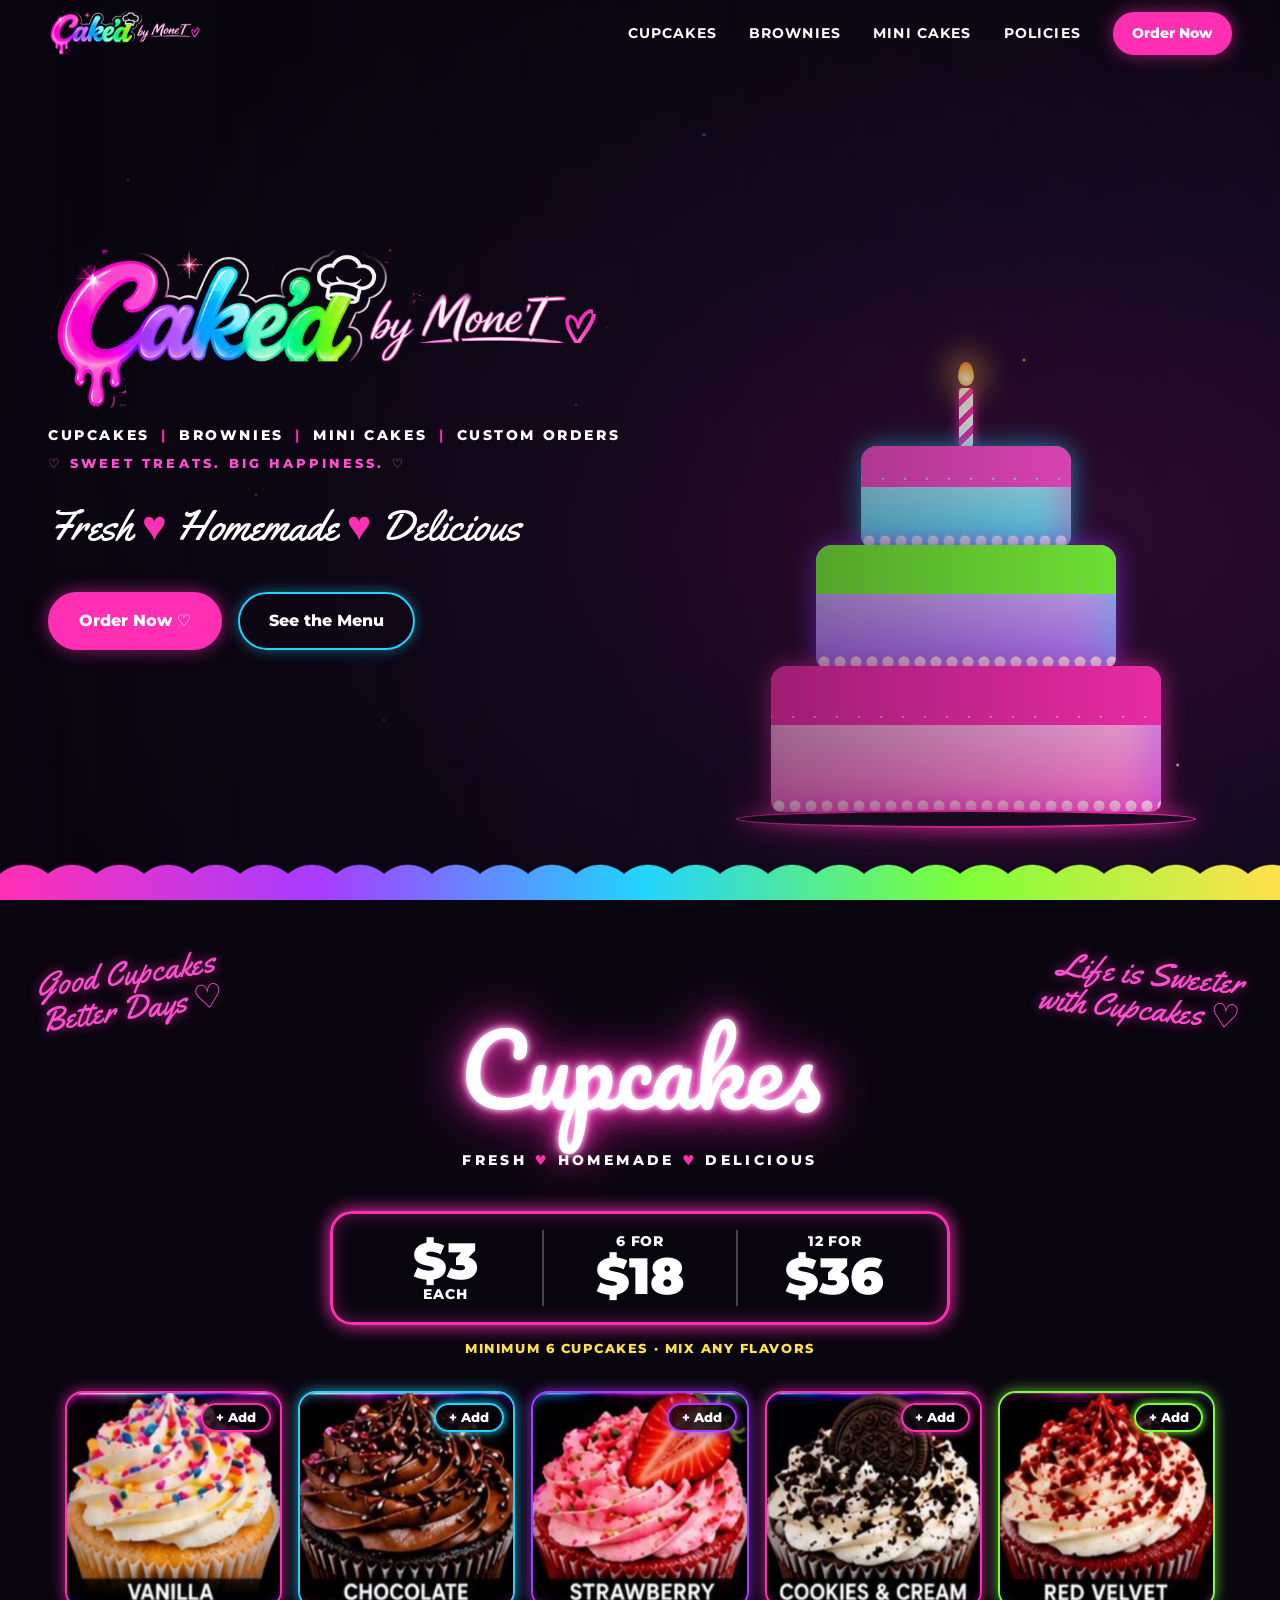
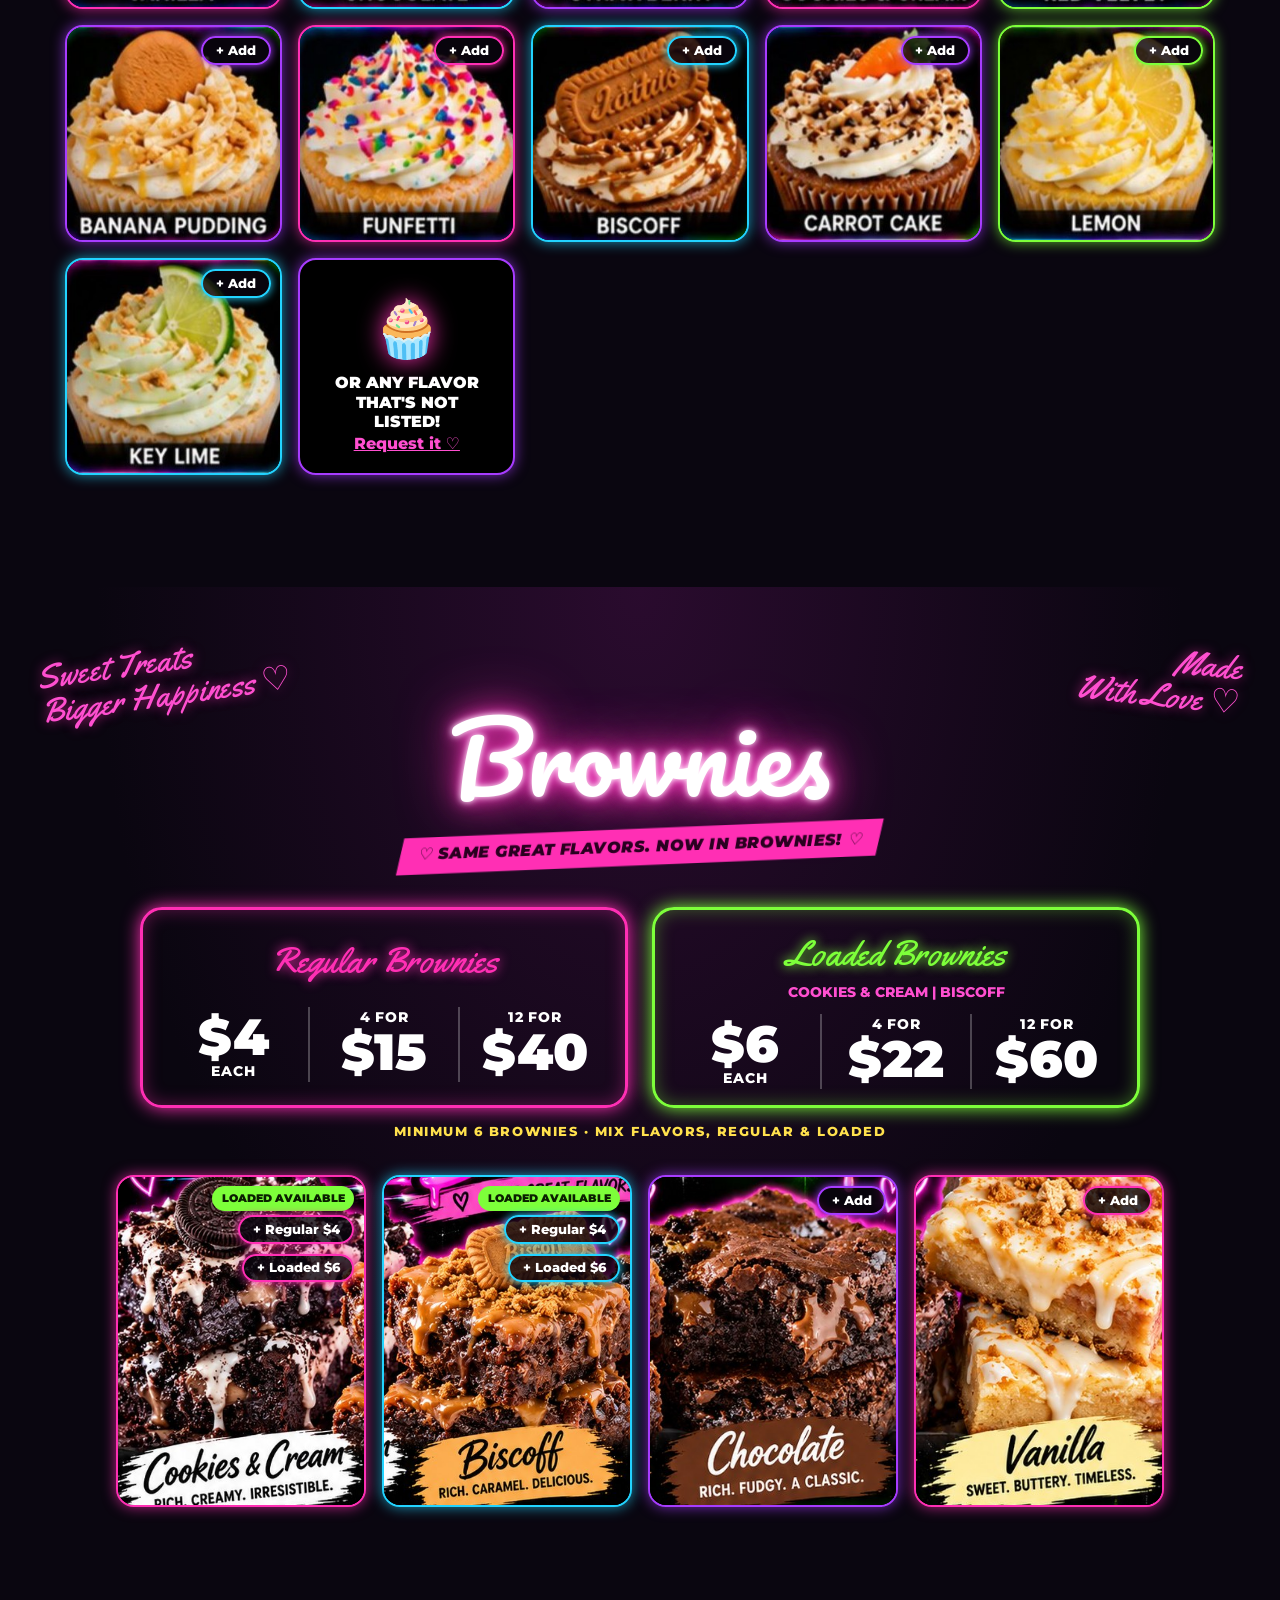
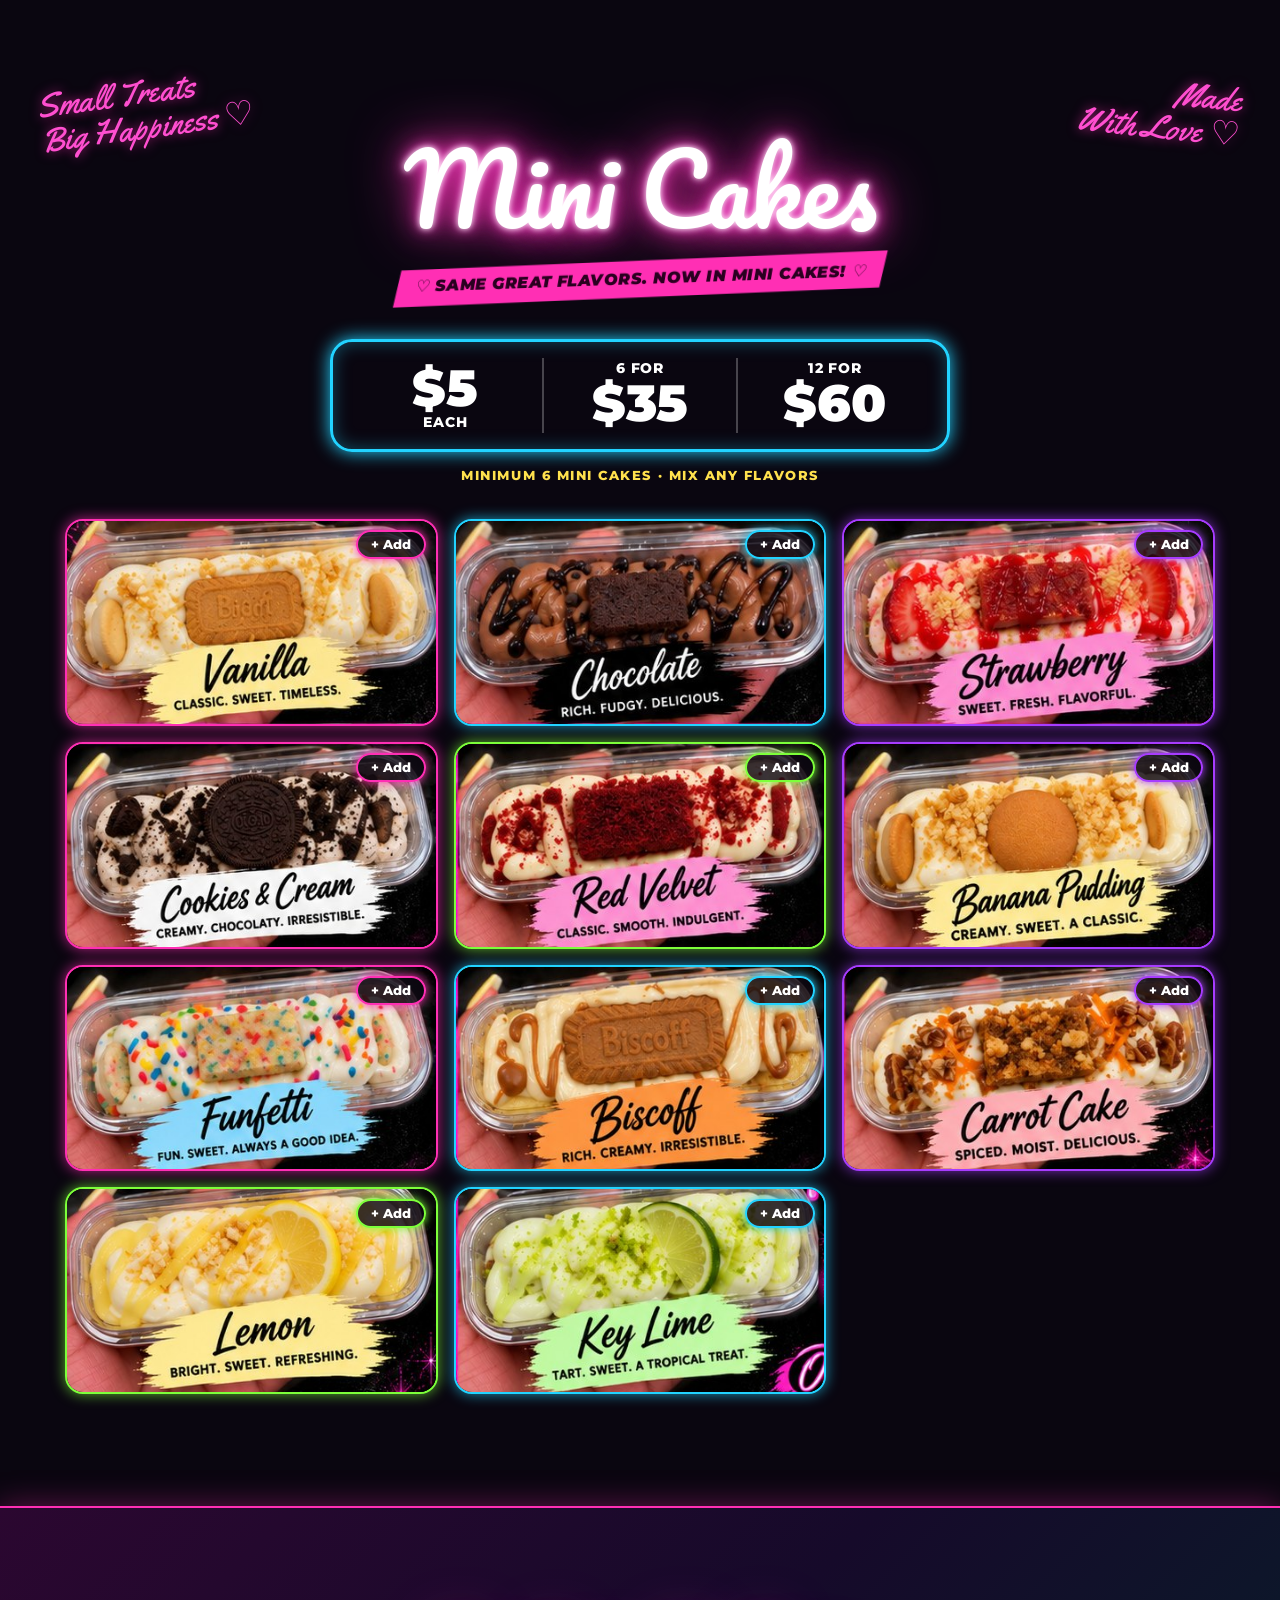
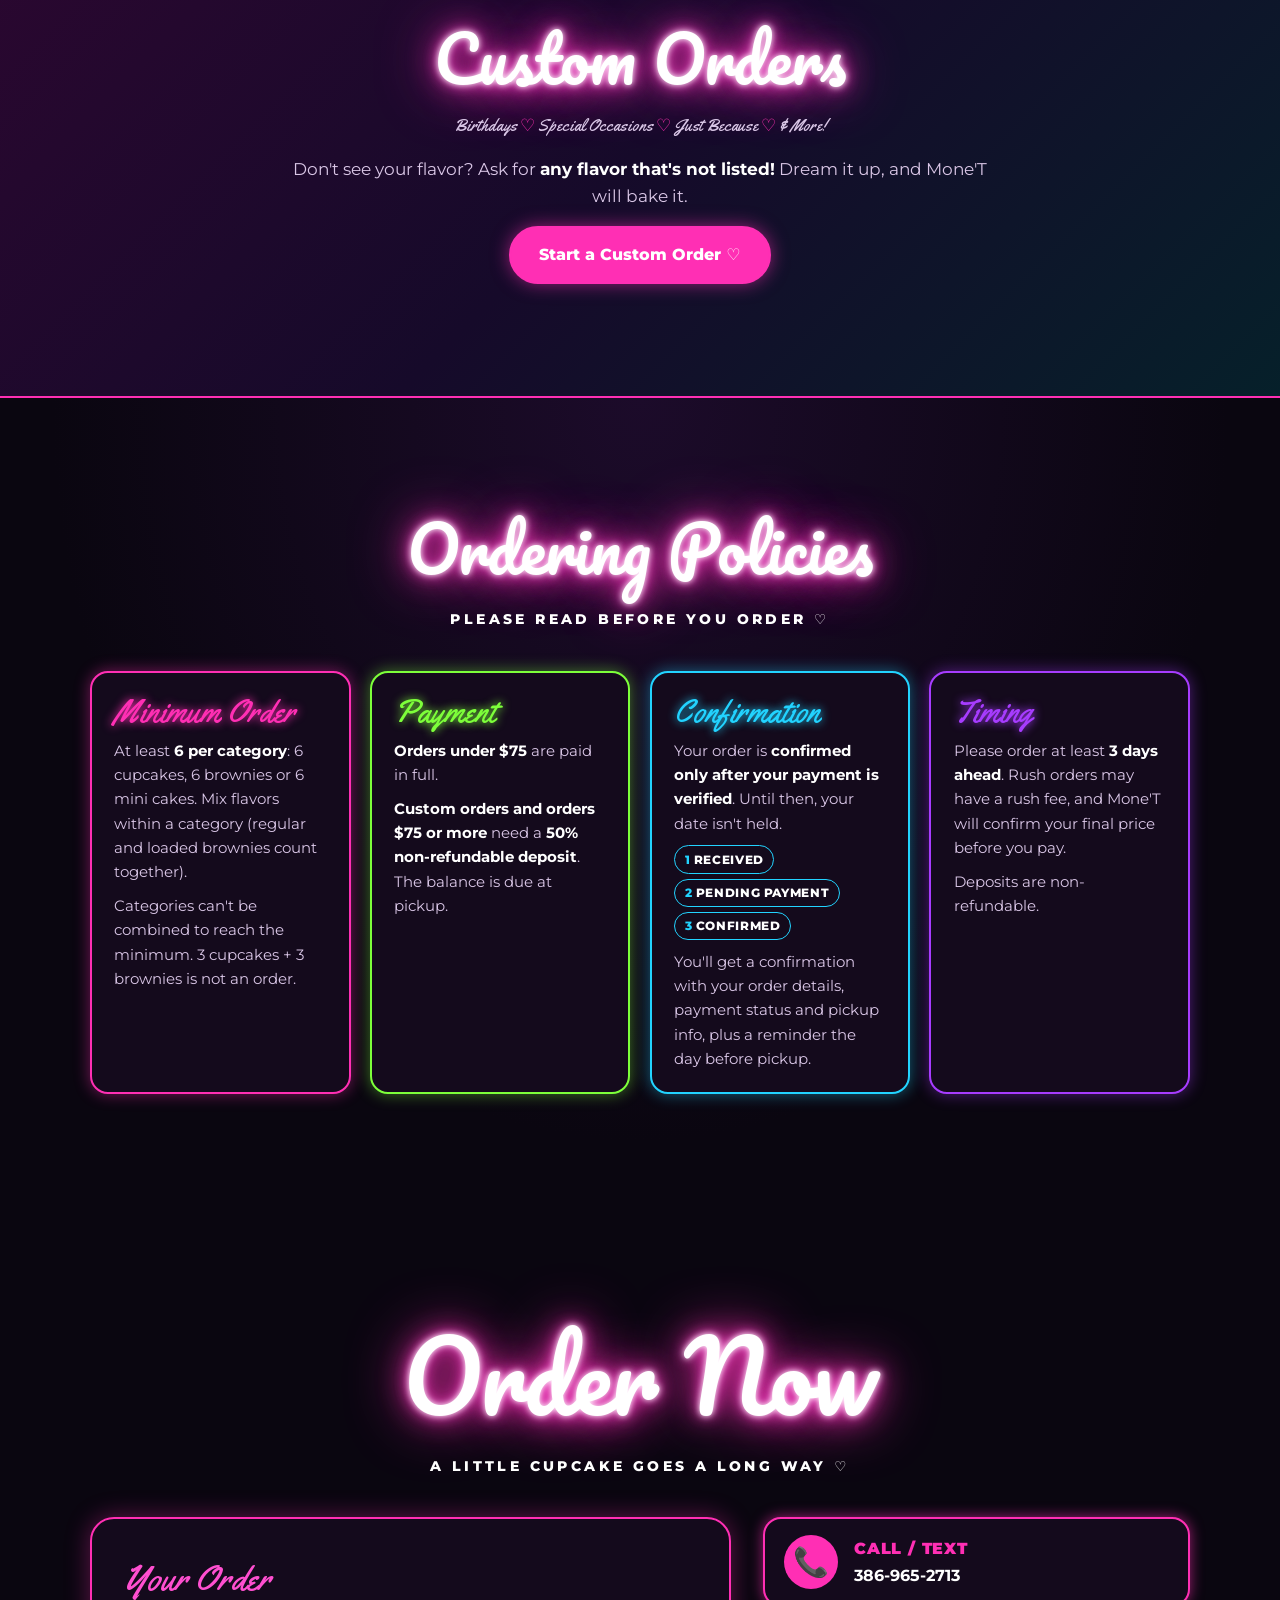
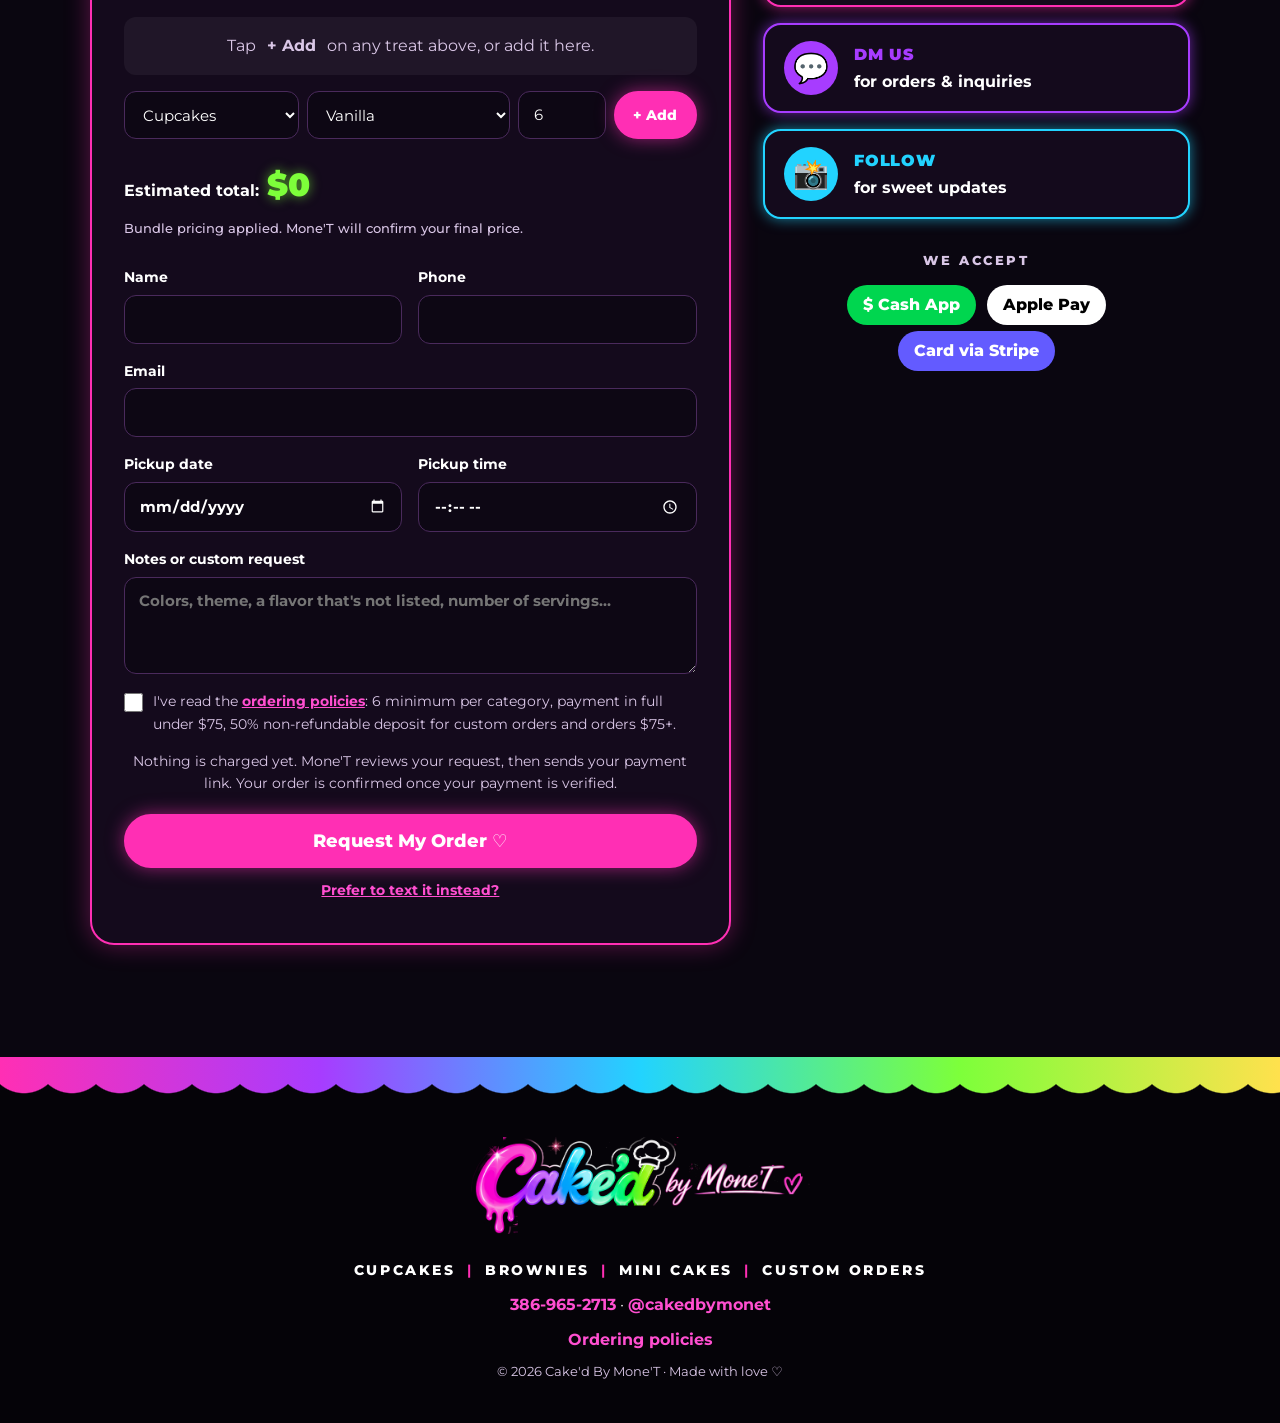
==== commit d5c30187: "Add ordering policies, 6-per-category minimum, and order status system - Cart enforces a minimum of " ====
--- a/index.html
+++ b/index.html
@@ -18,6 +18,7 @@
       <a href="#cupcakes">Cupcakes</a>
       <a href="#brownies">Brownies</a>
       <a href="#minicakes">Mini Cakes</a>
+      <a href="#policies">Policies</a>
       <a href="#order" class="btn btn-small">Order Now <span class="cart-count" id="navCount" hidden>0</span></a>
     </nav>
   </header>
@@ -66,6 +67,7 @@
       <div><small>6 for</small><strong>$18</strong></div>
       <div><small>12 for</small><strong>$36</strong></div>
     </div>
+    <p class="min-tag">Minimum 6 cupcakes · mix any flavors</p>
     <div class="flavor-grid" data-menu="cupcakes"></div>
   </section>
 
@@ -91,6 +93,7 @@
         <div><small>12 for</small><strong>$60</strong></div>
       </div>
     </div>
+    <p class="min-tag">Minimum 6 brownies · mix flavors, regular &amp; loaded</p>
     <div class="flavor-grid" data-menu="brownies"></div>
   </section>
 
@@ -106,6 +109,7 @@
       <div><small>6 for</small><strong>$35</strong></div>
       <div><small>12 for</small><strong>$60</strong></div>
     </div>
+    <p class="min-tag">Minimum 6 mini cakes · mix any flavors</p>
     <div class="flavor-grid" data-menu="minicakes"></div>
   </section>
 
@@ -115,6 +119,36 @@
       <p class="occasions">Birthdays <span>♡</span> Special Occasions <span>♡</span> Just Because <span>♡</span> &amp; More!</p>
       <p>Don't see your flavor? Ask for <strong>any flavor that's not listed!</strong> Dream it up, and Mone'T will bake it.</p>
       <a href="#order" class="btn">Start a Custom Order ♡</a>
+    </div>
+  </section>
+
+  <section class="policies" id="policies">
+    <div class="section-head">
+      <h2 class="neon-script small">Ordering Policies</h2>
+      <p class="kicker">Please read before you order ♡</p>
+    </div>
+    <div class="policy-grid">
+      <article class="policy pink">
+        <h3>Minimum Order</h3>
+        <p>At least <b>6 per category</b>: 6 cupcakes, 6 brownies or 6 mini cakes. Mix flavors within a category (regular and loaded brownies count together).</p>
+        <p>Categories can't be combined to reach the minimum. 3 cupcakes + 3 brownies is not an order.</p>
+      </article>
+      <article class="policy lime">
+        <h3>Payment</h3>
+        <p><b>Orders under $75</b> are paid in full.</p>
+        <p><b>Custom orders and orders $75 or more</b> need a <b>50% non-refundable deposit</b>. The balance is due at pickup.</p>
+      </article>
+      <article class="policy cyan">
+        <h3>Confirmation</h3>
+        <p>Your order is <b>confirmed only after your payment is verified</b>. Until then, your date isn't held.</p>
+        <ol class="status-steps"><li>Received</li><li>Pending payment</li><li>Confirmed</li></ol>
+        <p>You'll get a confirmation with your order details, payment status and pickup info, plus a reminder the day before pickup.</p>
+      </article>
+      <article class="policy purple">
+        <h3>Timing</h3>
+        <p>Please order at least <b>3 days ahead</b>. Rush orders may have a rush fee, and Mone'T will confirm your final price before you pay.</p>
+        <p>Deposits are non-refundable.</p>
+      </article>
     </div>
   </section>
 
@@ -134,7 +168,8 @@
           <input id="addQty" type="number" min="1" value="1" aria-label="Quantity" />
           <button type="button" class="btn btn-small" id="addBtn">+ Add</button>
         </div>
-        <p class="total">Estimated total: <strong id="total">$0</strong><small>Bundle pricing applied. Mone'T will confirm your final price.</small></p>
+        <p class="notice rush" id="minNote" role="status" hidden></p>
+        <p class="total">Estimated total: <strong id="total">$0</strong><small>Bundle pricing applied. Mone'T will confirm your final price.</small><small id="payNote"></small></p>
 
         <div class="fields">
           <label>Name<input name="name" required autocomplete="name" /></label>
@@ -145,6 +180,7 @@
           <label class="full">Notes or custom request<textarea name="notes" rows="3" placeholder="Colors, theme, a flavor that's not listed, number of servings…"></textarea></label>
         </div>
         <p class="notice rush" id="rushNote" role="status" hidden></p>
+        <label class="agree"><input type="checkbox" name="agree" /><span>I've read the <a href="#policies">ordering policies</a>: 6 minimum per category, payment in full under $75, 50% non-refundable deposit for custom orders and orders $75+.</span></label>
         <p class="notice" id="noticeNote"></p>
         <button class="btn btn-block" type="submit">Request My Order ♡</button>
         <button class="link-btn" type="button" id="textBtn">Prefer to text it instead?</button>
@@ -176,6 +212,7 @@
     <img src="assets/logo.png" alt="Cake'd by Mone'T" class="foot-logo" />
     <p class="services">Cupcakes <b>|</b> Brownies <b>|</b> Mini Cakes <b>|</b> Custom Orders</p>
     <p><a href="tel:+13869652713">386-965-2713</a> · <a id="igFooter" target="_blank" rel="noopener"></a></p>
+    <p><a href="#policies">Ordering policies</a></p>
     <p class="small">© <span id="yr"></span> Cake'd By Mone'T · Made with love ♡</p>
   </footer>
 
--- a/styles.css
+++ b/styles.css
@@ -268,3 +268,23 @@
   .building *, .building, .sparkle-field { animation: none !important; }
   .drip { height: 40%; }
 }
+
+/* Minimums + policies */
+.min-tag { text-align: center; margin: -1.6rem auto 2rem; font-weight: 800; text-transform: uppercase; letter-spacing: .12em; font-size: .8rem; color: var(--yellow); position: relative; z-index: 1; }
+.policies { background: radial-gradient(ellipse at 50% 0, #1c0b2a 0%, var(--bg) 65%); }
+.policy-grid { display: grid; grid-template-columns: repeat(auto-fit, minmax(min(240px, 100%), 1fr)); gap: 1.2rem; max-width: 1100px; margin: 0 auto; }
+.policy { --c: var(--pink); background: var(--bg-2); border: 2px solid var(--c); border-radius: var(--radius); padding: 1.3rem 1.4rem; display: grid; gap: .6rem; align-content: start;
+  box-shadow: 0 0 16px color-mix(in srgb, var(--c) 45%, transparent); }
+.policy.lime { --c: var(--lime); } .policy.cyan { --c: var(--cyan); } .policy.purple { --c: var(--purple); }
+.policy h3 { font-family: var(--hand); font-weight: 400; font-size: 2rem; color: var(--c); text-shadow: 0 0 10px var(--c); line-height: 1.1; }
+.policy p { color: var(--muted); font-size: .95rem; }
+.policy b { color: #fff; }
+.status-steps { list-style: none; display: flex; flex-wrap: wrap; gap: .3rem; counter-reset: s; }
+.status-steps li { counter-increment: s; font-weight: 800; font-size: .78rem; text-transform: uppercase; letter-spacing: .05em; border: 1.5px solid var(--c); border-radius: 999px; padding: .2rem .6rem; }
+.status-steps li::before { content: counter(s) " "; color: var(--c); }
+.agree { display: flex; gap: .6rem; align-items: flex-start; margin-top: 1rem; font-size: .88rem; color: var(--muted); cursor: pointer; }
+.form .agree input { width: 1.2rem; height: 1.2rem; flex: none; margin-top: .15rem; accent-color: var(--pink); padding: 0; }
+.agree a, .form-msg a { color: var(--pink-hot); font-weight: 700; }
+.qty button:disabled { opacity: .3; cursor: not-allowed; background: transparent; }
+.btn:disabled { opacity: .6; cursor: wait; transform: none; }
+#minNote { margin: 0 0 .5rem; }
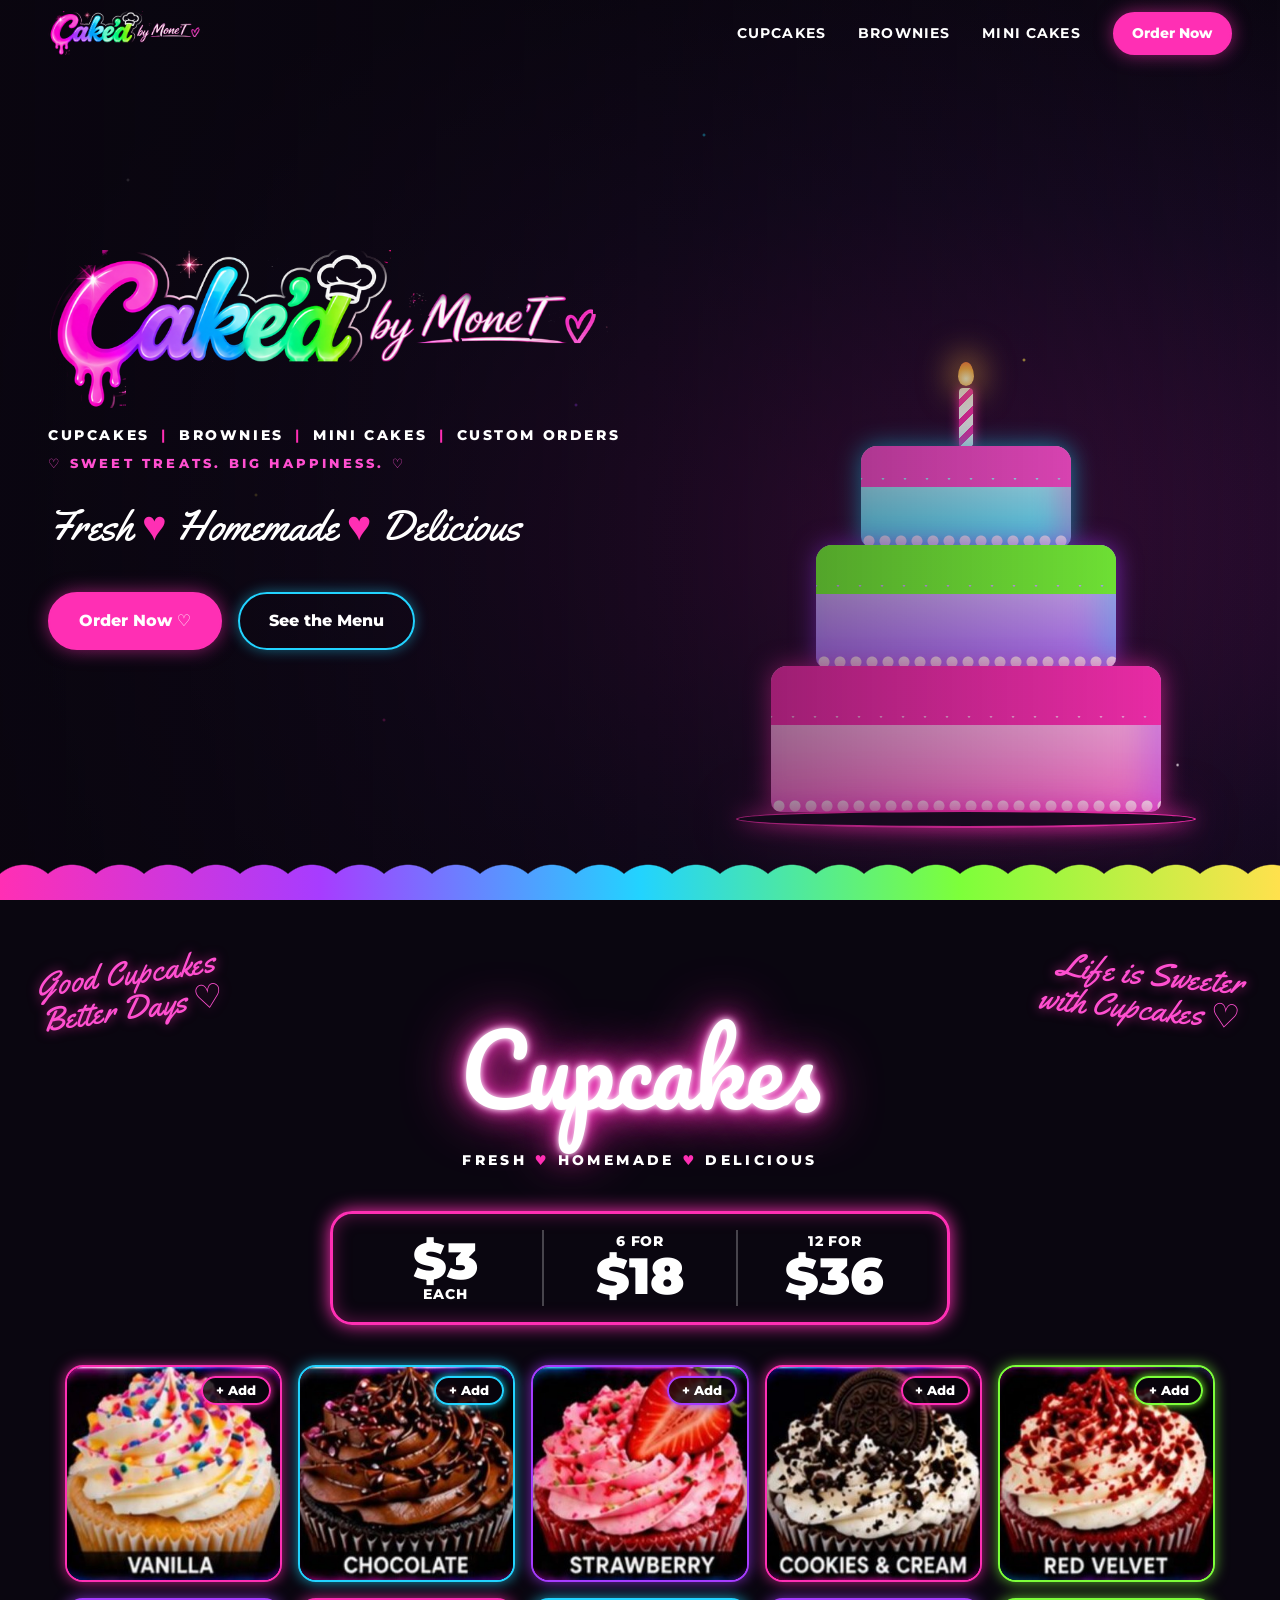
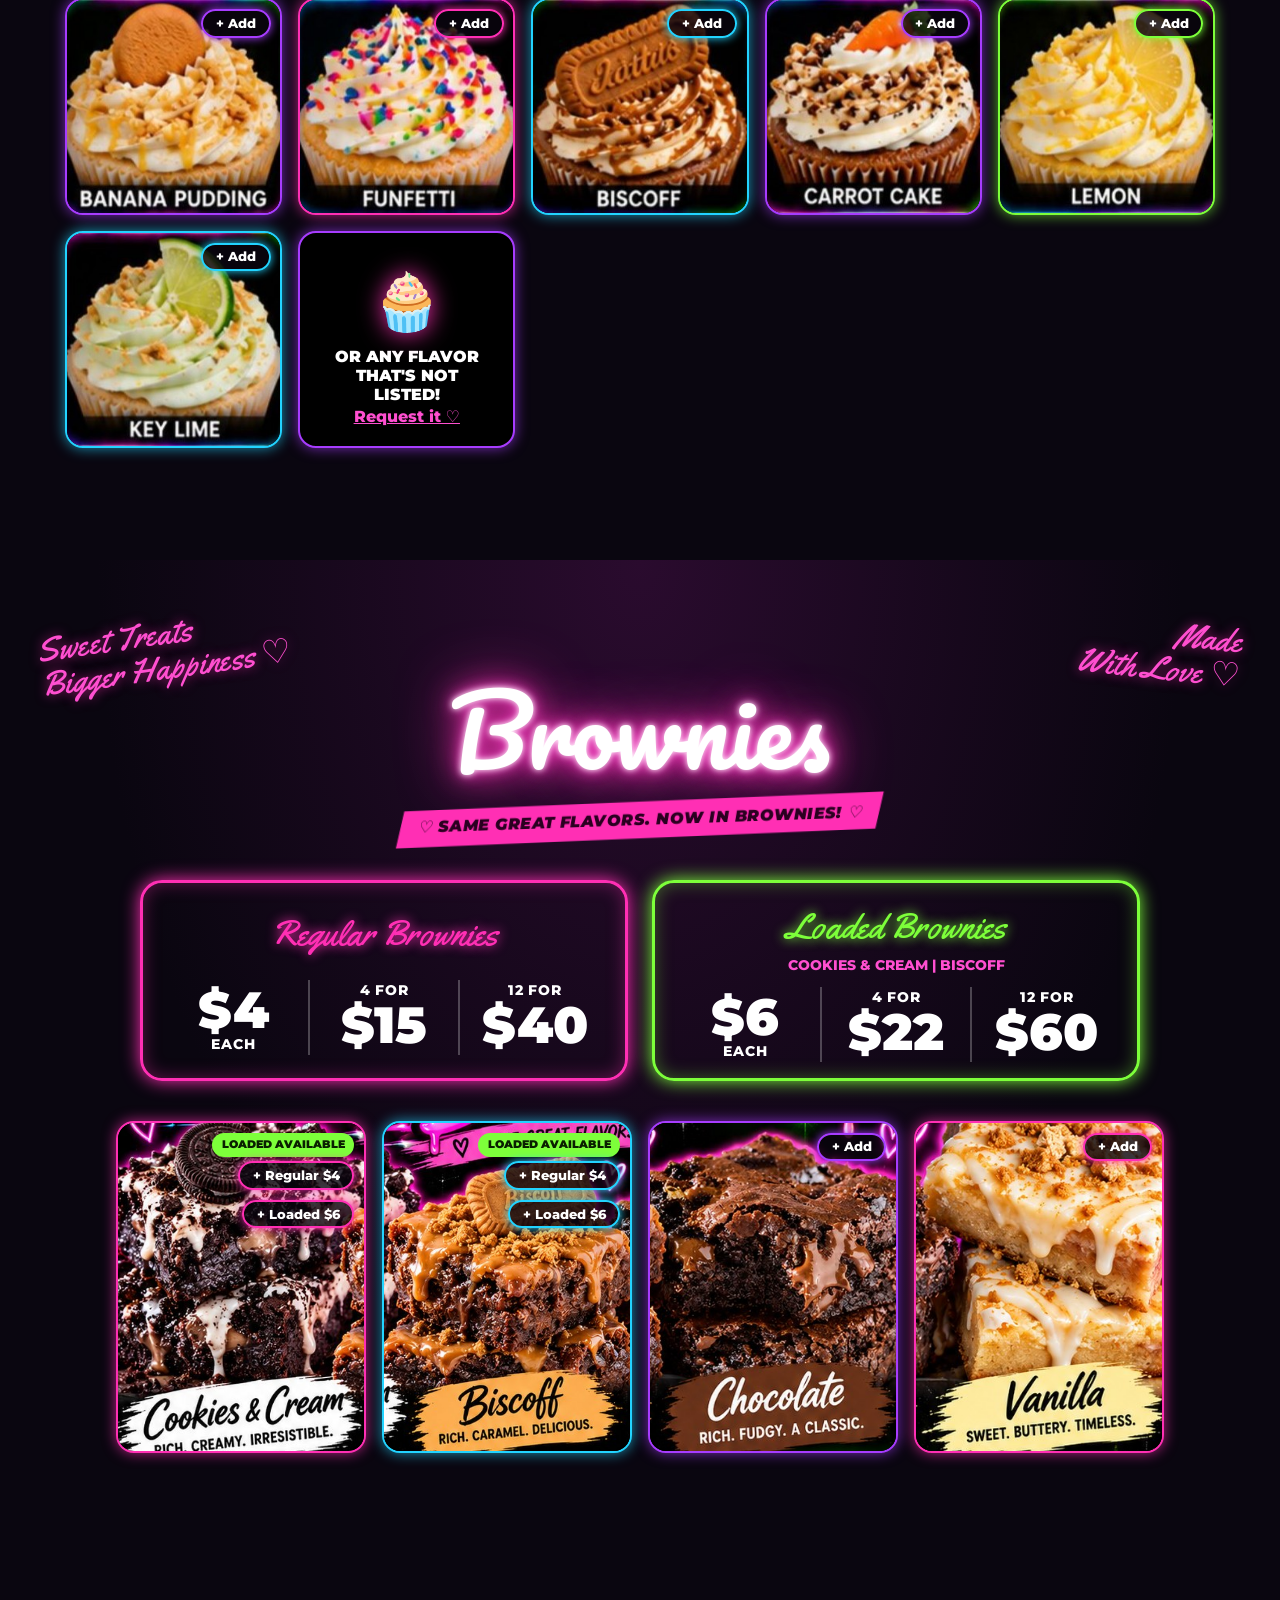
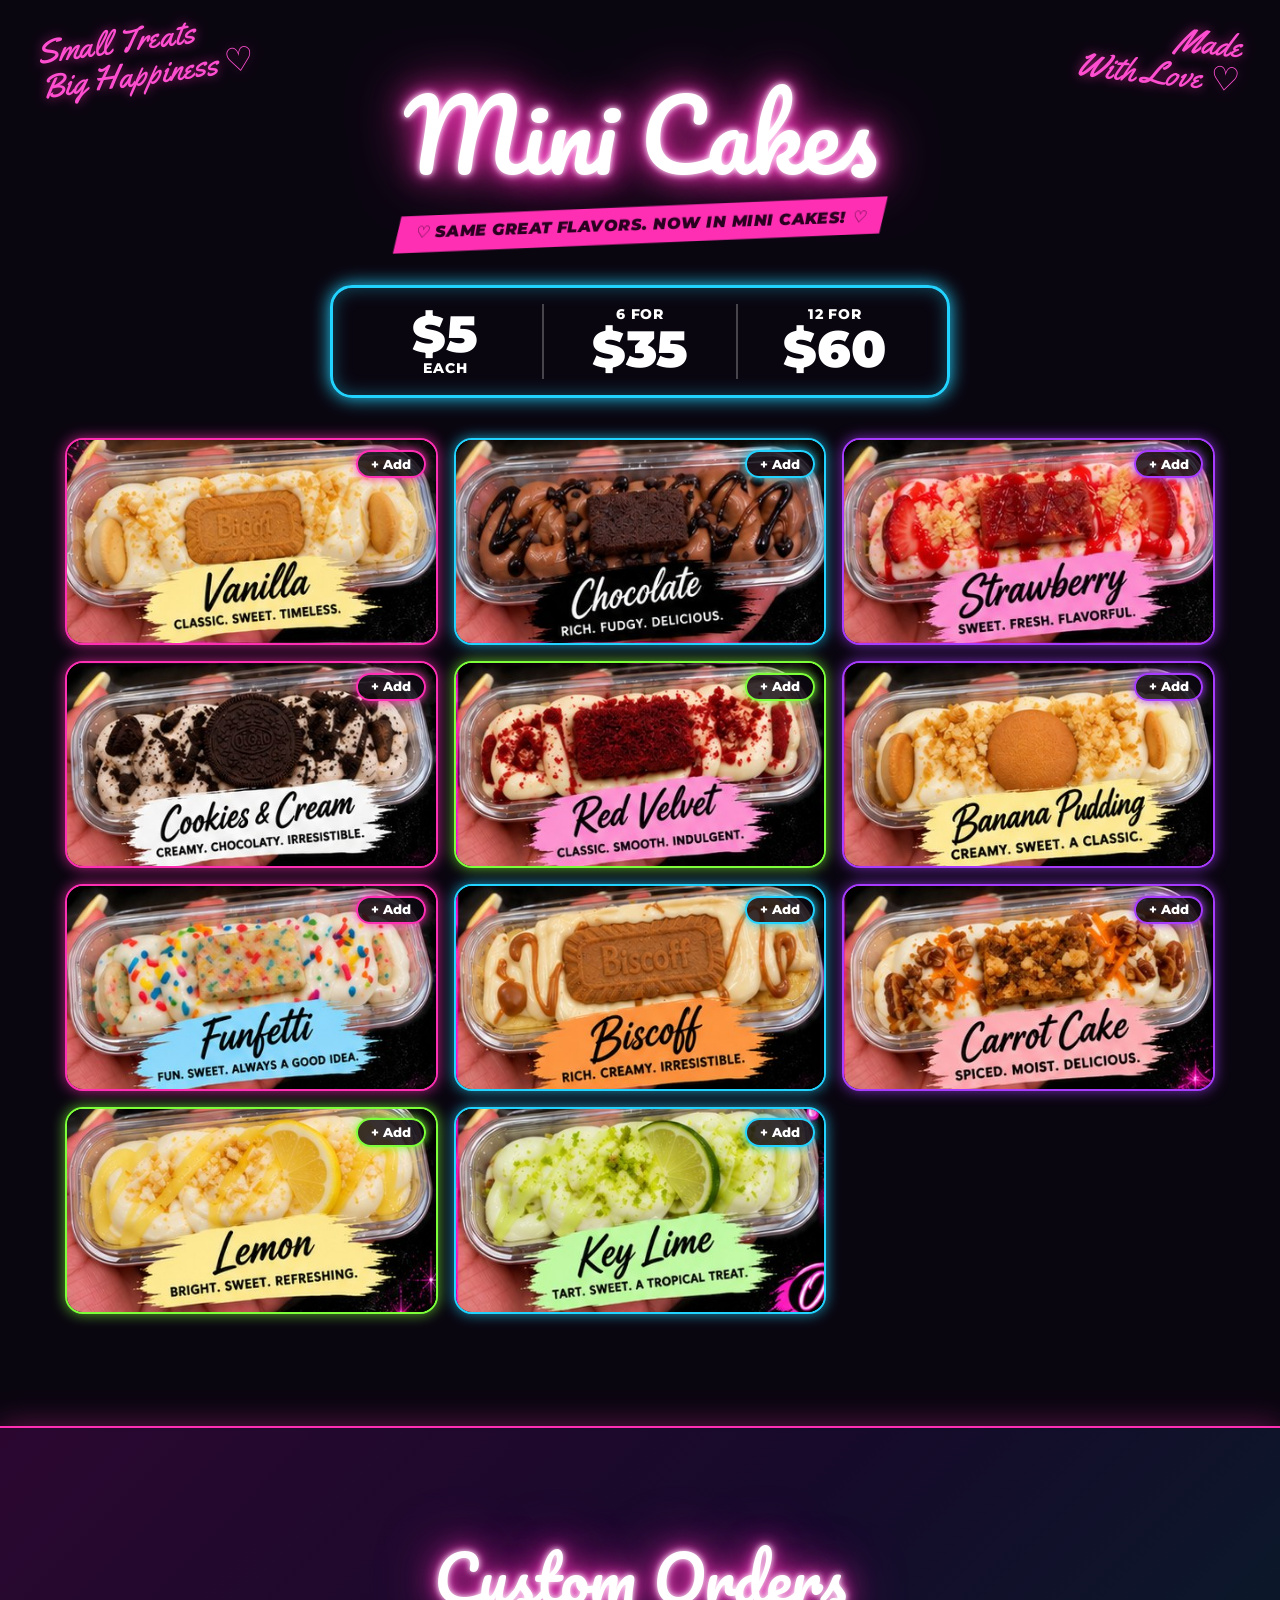
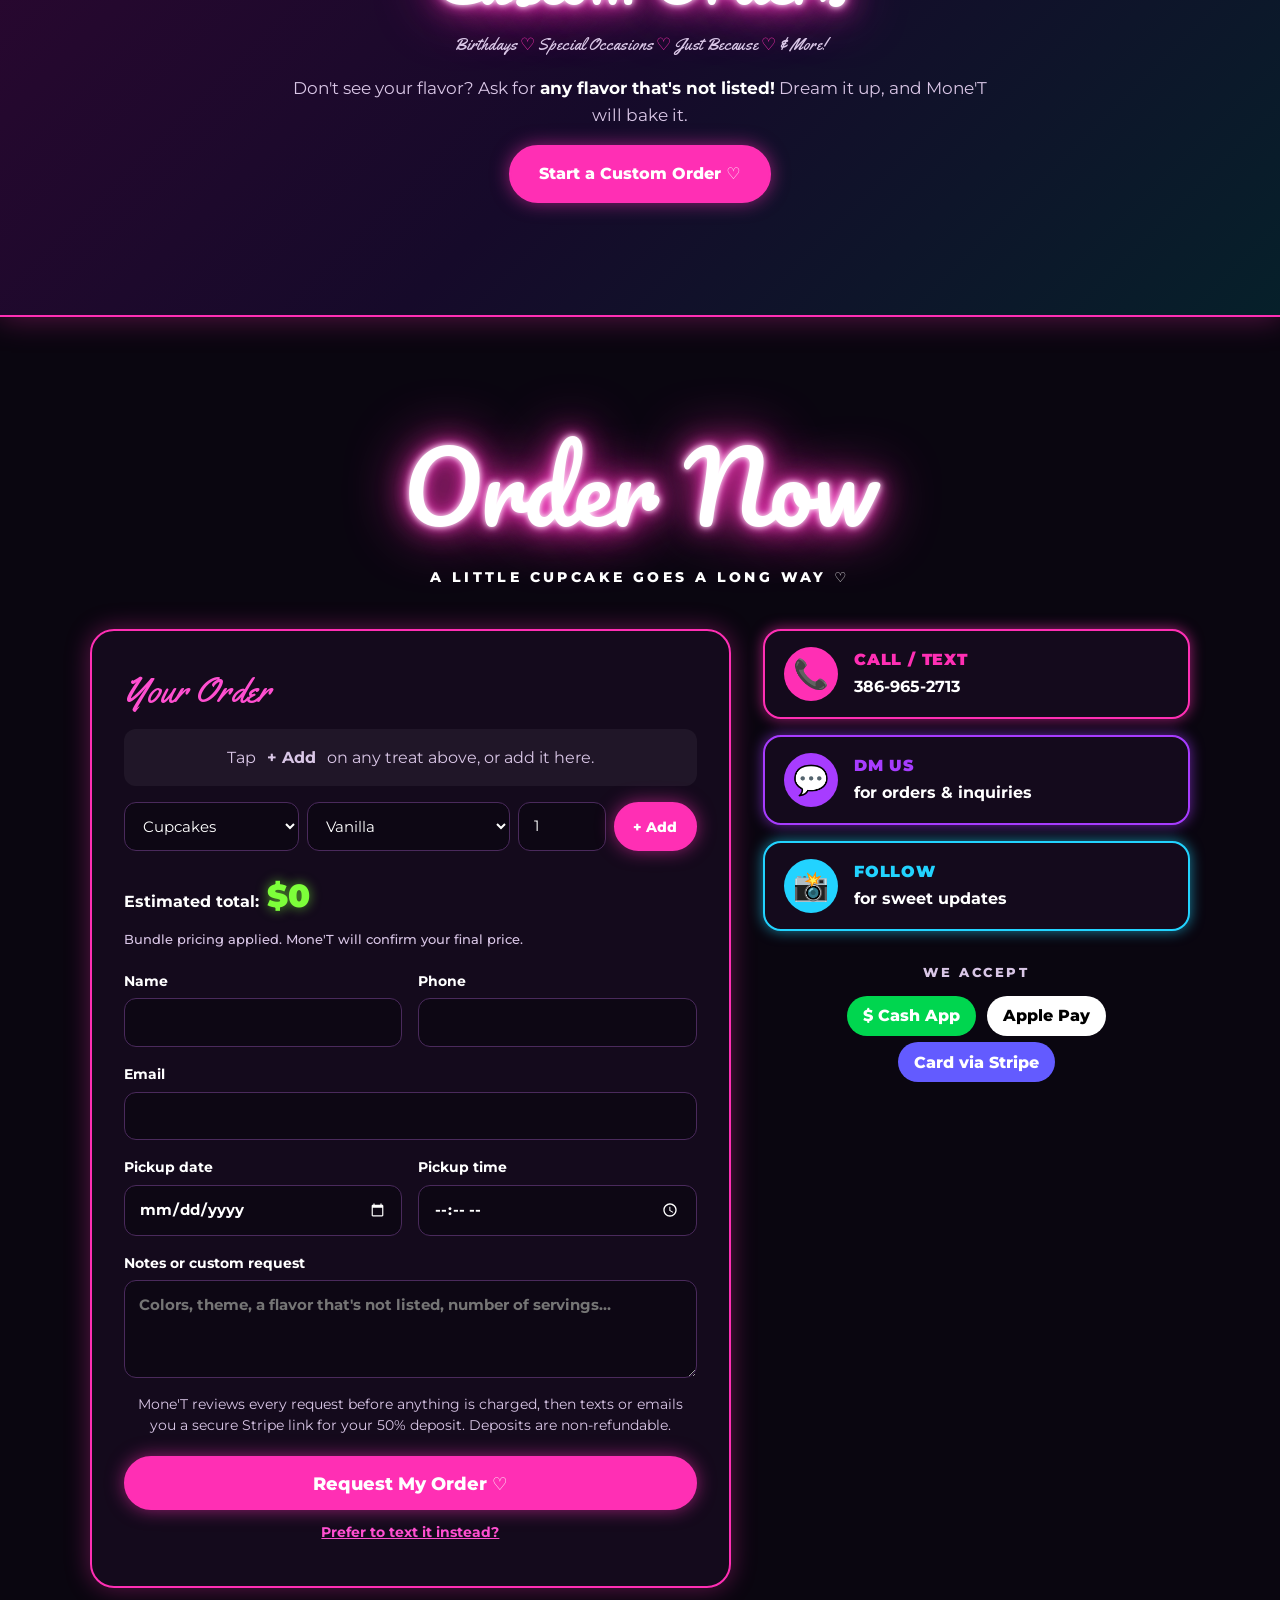
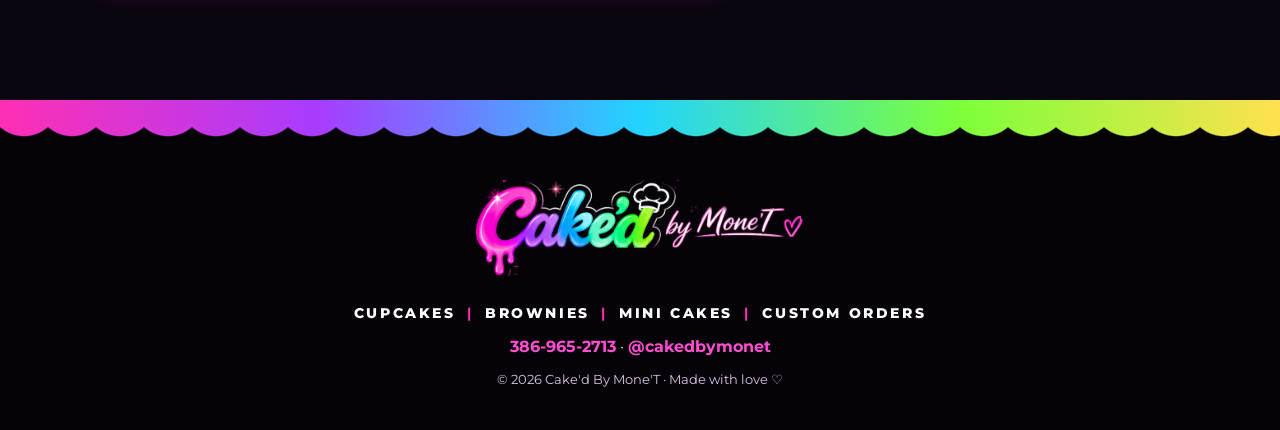
==== commit ffef31a0: "Add Thanksgiving holiday specials section 8-inch cakes, bundt cakes and cupcake half-dozens/dozens i" ====
--- a/index.html
+++ b/index.html
@@ -15,10 +15,10 @@
   <header class="nav">
     <a href="#top" class="nav-logo"><img src="assets/logo.png" alt="Cake'd by Mone'T" /></a>
     <nav>
+      <a href="#thanksgiving" class="nav-holiday" data-holiday>Thanksgiving</a>
       <a href="#cupcakes">Cupcakes</a>
       <a href="#brownies">Brownies</a>
       <a href="#minicakes">Mini Cakes</a>
-      <a href="#policies">Policies</a>
       <a href="#order" class="btn btn-small">Order Now <span class="cart-count" id="navCount" hidden>0</span></a>
     </nav>
   </header>
@@ -55,6 +55,58 @@
     <div class="drips bottom" aria-hidden="true"></div>
   </section>
 
+  <!-- THANKSGIVING SPECIALS: hides itself after HOLIDAY.ends in menu.js. A div, not a section, so the
+       menu sections' alternating backgrounds don't shift. -->
+  <div class="holiday" id="thanksgiving" data-holiday role="region" aria-labelledby="holidayTitle">
+    <span class="side-script left">Grateful<br />&amp; Sweet ♡</span>
+    <span class="side-script right">Save Room<br />for Dessert ♡</span>
+    <div class="section-head">
+      <h2 class="neon-script" id="holidayTitle">Thanksgiving</h2>
+      <p class="banner">Holiday Specials</p>
+    </div>
+
+    <div class="holiday-wrap">
+      <a class="holiday-flyer" href="assets/flyer-thanksgiving.jpg" target="_blank" rel="noopener">
+        <img src="assets/flyer-thanksgiving.jpg" alt="Cake'd by Mone'T Thanksgiving holiday specials flyer: 8-inch cakes $35, bundt cakes $25, cupcakes 6 for $15 or 12 for $28." loading="lazy" />
+      </a>
+
+      <div class="holiday-menu">
+        <article class="holiday-item">
+          <img src="assets/holiday-cake.jpg" alt="Caramel pecan 8-inch layer cake" loading="lazy" />
+          <div>
+            <h3>8-Inch Cakes</h3>
+            <p class="holiday-price">$35</p>
+            <select data-flavors aria-label="8-inch cake flavor"></select>
+            <div class="holiday-btns"><button type="button" class="btn btn-small" data-add="hCake">+ Add</button></div>
+          </div>
+        </article>
+        <article class="holiday-item">
+          <img src="assets/holiday-bundt.jpg" alt="Glazed bundt cake topped with pecans" loading="lazy" />
+          <div>
+            <h3>Bundt Cakes</h3>
+            <p class="holiday-price">$25</p>
+            <select data-flavors aria-label="Bundt cake flavor"></select>
+            <div class="holiday-btns"><button type="button" class="btn btn-small" data-add="hBundt">+ Add</button></div>
+          </div>
+        </article>
+        <article class="holiday-item">
+          <img src="assets/holiday-cupcakes.jpg" alt="Cupcakes with swirled cream cheese frosting" loading="lazy" />
+          <div>
+            <h3>Cupcakes</h3>
+            <p class="holiday-price">6 for $15 <span>|</span> 12 for $28</p>
+            <select data-flavors aria-label="Cupcake flavor"></select>
+            <div class="holiday-btns">
+              <button type="button" class="btn btn-small" data-add="hCup6">+ 6 for $15</button>
+              <button type="button" class="btn btn-small" data-add="hCup12">+ 12 for $28</button>
+            </div>
+          </div>
+        </article>
+        <p class="holiday-flavors"><b>Available flavors:</b> Caramel Pecan ♡ Red Velvet ♡ Sweet Potato ♡ Banana Pudding ♡ Biscoff</p>
+        <p class="holiday-extra">Any other flavor of your choice: <b>+$5</b>. Pick “Other flavor” and tell Mone'T in your order notes ♡</p>
+      </div>
+    </div>
+  </div>
+
   <section class="menu-section" id="cupcakes">
     <span class="side-script left">Good Cupcakes<br />Better Days ♡</span>
     <span class="side-script right">Life is Sweeter<br />with Cupcakes ♡</span>
@@ -67,7 +119,6 @@
       <div><small>6 for</small><strong>$18</strong></div>
       <div><small>12 for</small><strong>$36</strong></div>
     </div>
-    <p class="min-tag">Minimum 6 cupcakes · mix any flavors</p>
     <div class="flavor-grid" data-menu="cupcakes"></div>
   </section>
 
@@ -93,7 +144,6 @@
         <div><small>12 for</small><strong>$60</strong></div>
       </div>
     </div>
-    <p class="min-tag">Minimum 6 brownies · mix flavors, regular &amp; loaded</p>
     <div class="flavor-grid" data-menu="brownies"></div>
   </section>
 
@@ -109,7 +159,6 @@
       <div><small>6 for</small><strong>$35</strong></div>
       <div><small>12 for</small><strong>$60</strong></div>
     </div>
-    <p class="min-tag">Minimum 6 mini cakes · mix any flavors</p>
     <div class="flavor-grid" data-menu="minicakes"></div>
   </section>
 
@@ -119,36 +168,6 @@
       <p class="occasions">Birthdays <span>♡</span> Special Occasions <span>♡</span> Just Because <span>♡</span> &amp; More!</p>
       <p>Don't see your flavor? Ask for <strong>any flavor that's not listed!</strong> Dream it up, and Mone'T will bake it.</p>
       <a href="#order" class="btn">Start a Custom Order ♡</a>
-    </div>
-  </section>
-
-  <section class="policies" id="policies">
-    <div class="section-head">
-      <h2 class="neon-script small">Ordering Policies</h2>
-      <p class="kicker">Please read before you order ♡</p>
-    </div>
-    <div class="policy-grid">
-      <article class="policy pink">
-        <h3>Minimum Order</h3>
-        <p>At least <b>6 per category</b>: 6 cupcakes, 6 brownies or 6 mini cakes. Mix flavors within a category (regular and loaded brownies count together).</p>
-        <p>Categories can't be combined to reach the minimum. 3 cupcakes + 3 brownies is not an order.</p>
-      </article>
-      <article class="policy lime">
-        <h3>Payment</h3>
-        <p><b>Orders under $75</b> are paid in full.</p>
-        <p><b>Custom orders and orders $75 or more</b> need a <b>50% non-refundable deposit</b>. The balance is due at pickup.</p>
-      </article>
-      <article class="policy cyan">
-        <h3>Confirmation</h3>
-        <p>Your order is <b>confirmed only after your payment is verified</b>. Until then, your date isn't held.</p>
-        <ol class="status-steps"><li>Received</li><li>Pending payment</li><li>Confirmed</li></ol>
-        <p>You'll get a confirmation with your order details, payment status and pickup info, plus a reminder the day before pickup.</p>
-      </article>
-      <article class="policy purple">
-        <h3>Timing</h3>
-        <p>Please order at least <b>3 days ahead</b>. Rush orders may have a rush fee, and Mone'T will confirm your final price before you pay.</p>
-        <p>Deposits are non-refundable.</p>
-      </article>
     </div>
   </section>
 
@@ -168,8 +187,7 @@
           <input id="addQty" type="number" min="1" value="1" aria-label="Quantity" />
           <button type="button" class="btn btn-small" id="addBtn">+ Add</button>
         </div>
-        <p class="notice rush" id="minNote" role="status" hidden></p>
-        <p class="total">Estimated total: <strong id="total">$0</strong><small>Bundle pricing applied. Mone'T will confirm your final price.</small><small id="payNote"></small></p>
+        <p class="total">Estimated total: <strong id="total">$0</strong><small>Bundle pricing applied. Mone'T will confirm your final price.</small></p>
 
         <div class="fields">
           <label>Name<input name="name" required autocomplete="name" /></label>
@@ -180,7 +198,6 @@
           <label class="full">Notes or custom request<textarea name="notes" rows="3" placeholder="Colors, theme, a flavor that's not listed, number of servings…"></textarea></label>
         </div>
         <p class="notice rush" id="rushNote" role="status" hidden></p>
-        <label class="agree"><input type="checkbox" name="agree" /><span>I've read the <a href="#policies">ordering policies</a>: 6 minimum per category, payment in full under $75, 50% non-refundable deposit for custom orders and orders $75+.</span></label>
         <p class="notice" id="noticeNote"></p>
         <button class="btn btn-block" type="submit">Request My Order ♡</button>
         <button class="link-btn" type="button" id="textBtn">Prefer to text it instead?</button>
@@ -212,7 +229,6 @@
     <img src="assets/logo.png" alt="Cake'd by Mone'T" class="foot-logo" />
     <p class="services">Cupcakes <b>|</b> Brownies <b>|</b> Mini Cakes <b>|</b> Custom Orders</p>
     <p><a href="tel:+13869652713">386-965-2713</a> · <a id="igFooter" target="_blank" rel="noopener"></a></p>
-    <p><a href="#policies">Ordering policies</a></p>
     <p class="small">© <span id="yr"></span> Cake'd By Mone'T · Made with love ♡</p>
   </footer>
 
--- a/styles.css
+++ b/styles.css
@@ -182,6 +182,40 @@
 .flavor.any .cup { font-size: 3.5rem; filter: drop-shadow(0 0 12px var(--pink)); }
 .flavor.any p { font-weight: 900; text-transform: uppercase; line-height: 1.2; }
 .flavor.any a { color: var(--pink-hot); font-weight: 800; }
+
+/* Thanksgiving specials (autumn take on the neon look) */
+.holiday { --c: var(--orange); --gold: #ffc56b; position: relative; padding: clamp(4rem, 9vw, 7rem) clamp(1rem, 4vw, 3rem);
+  background: radial-gradient(ellipse at 50% 0, #3a1608 0%, #1a0a10 45%, var(--bg) 80%); }
+.holiday .neon-script { text-shadow: 0 0 6px #fff, 0 0 14px var(--gold), 0 0 30px var(--orange), 0 0 60px #ff5a1f; }
+.holiday .banner { background: var(--gold); color: #3a1200; }
+.holiday .side-script { color: var(--gold); text-shadow: 0 0 12px rgba(255,154,60,.6); }
+.holiday-wrap { display: grid; grid-template-columns: minmax(0, 1fr) minmax(0, 1.15fr); gap: clamp(1.5rem, 3vw, 2.5rem); max-width: 1150px; margin: 0 auto; align-items: start; position: relative; z-index: 1; }
+@media (max-width: 860px) { .holiday-wrap { grid-template-columns: 1fr; } }
+.holiday-flyer { display: block; border-radius: 22px; overflow: hidden; border: 3px solid var(--c); box-shadow: 0 0 22px var(--c); max-width: 520px; margin: 0 auto; transition: transform .25s; }
+.holiday-flyer:hover { transform: rotate(-.6deg) scale(1.01); }
+.holiday-menu { display: grid; gap: 1rem; }
+.holiday-item { display: grid; grid-template-columns: 130px 1fr; gap: 1rem; align-items: center; background: var(--bg-2); border: 2px solid var(--c); border-radius: var(--radius);
+  padding: .8rem; box-shadow: 0 0 14px color-mix(in srgb, var(--c) 55%, transparent); }
+.holiday-item img { width: 130px; height: 110px; object-fit: cover; border-radius: 12px; }
+.holiday-item h3 { font-family: var(--hand); font-weight: 400; font-size: 2rem; line-height: 1; color: var(--gold); text-shadow: 0 0 10px rgba(255,154,60,.6); }
+.holiday-price { font-weight: 900; font-size: 1.4rem; margin: .2rem 0 .5rem; }
+.holiday-price span { color: var(--orange); margin: 0 .3rem; }
+.holiday-item select { font: inherit; font-size: .9rem; padding: .5rem .7rem; border: 1.5px solid #5c3a2a; border-radius: 10px; background: #0d0714; color: #fff; width: 100%; max-width: 260px; }
+.holiday-item select:focus { outline: none; border-color: var(--gold); box-shadow: 0 0 0 3px rgba(255,197,107,.3); }
+.holiday-btns { display: flex; flex-wrap: wrap; gap: .5rem; margin-top: .6rem; }
+.holiday .btn { background: var(--orange); border-color: var(--orange); color: #2a0e00; box-shadow: 0 0 14px rgba(255,154,60,.55); }
+.holiday .btn:hover { box-shadow: 0 0 26px rgba(255,154,60,.9); }
+.holiday-flavors, .holiday-extra { text-align: center; font-weight: 700; }
+.holiday-flavors b { color: var(--gold); }
+.holiday-extra { color: var(--muted); font-size: .95rem; }
+.holiday-extra b { color: var(--gold); }
+@media (max-width: 480px) {
+  .holiday-item { grid-template-columns: 96px 1fr; gap: .8rem; }
+  .holiday-item img { width: 96px; height: 96px; }
+  .holiday-item h3 { font-size: 1.7rem; }
+}
+.nav nav a.nav-holiday { color: var(--gold, #ffc56b); }
+@media (max-width: 720px) { .nav nav a.nav-holiday { display: inline; font-size: .8rem; } }
 
 /* Custom orders band */
 .custom { text-align: center; background: linear-gradient(135deg, #2b0730, #160a2a 50%, #06202a); border-block: 2px solid var(--pink); box-shadow: 0 0 30px rgba(255,47,180,.35); }
@@ -268,23 +302,3 @@
   .building *, .building, .sparkle-field { animation: none !important; }
   .drip { height: 40%; }
 }
-
-/* Minimums + policies */
-.min-tag { text-align: center; margin: -1.6rem auto 2rem; font-weight: 800; text-transform: uppercase; letter-spacing: .12em; font-size: .8rem; color: var(--yellow); position: relative; z-index: 1; }
-.policies { background: radial-gradient(ellipse at 50% 0, #1c0b2a 0%, var(--bg) 65%); }
-.policy-grid { display: grid; grid-template-columns: repeat(auto-fit, minmax(min(240px, 100%), 1fr)); gap: 1.2rem; max-width: 1100px; margin: 0 auto; }
-.policy { --c: var(--pink); background: var(--bg-2); border: 2px solid var(--c); border-radius: var(--radius); padding: 1.3rem 1.4rem; display: grid; gap: .6rem; align-content: start;
-  box-shadow: 0 0 16px color-mix(in srgb, var(--c) 45%, transparent); }
-.policy.lime { --c: var(--lime); } .policy.cyan { --c: var(--cyan); } .policy.purple { --c: var(--purple); }
-.policy h3 { font-family: var(--hand); font-weight: 400; font-size: 2rem; color: var(--c); text-shadow: 0 0 10px var(--c); line-height: 1.1; }
-.policy p { color: var(--muted); font-size: .95rem; }
-.policy b { color: #fff; }
-.status-steps { list-style: none; display: flex; flex-wrap: wrap; gap: .3rem; counter-reset: s; }
-.status-steps li { counter-increment: s; font-weight: 800; font-size: .78rem; text-transform: uppercase; letter-spacing: .05em; border: 1.5px solid var(--c); border-radius: 999px; padding: .2rem .6rem; }
-.status-steps li::before { content: counter(s) " "; color: var(--c); }
-.agree { display: flex; gap: .6rem; align-items: flex-start; margin-top: 1rem; font-size: .88rem; color: var(--muted); cursor: pointer; }
-.form .agree input { width: 1.2rem; height: 1.2rem; flex: none; margin-top: .15rem; accent-color: var(--pink); padding: 0; }
-.agree a, .form-msg a { color: var(--pink-hot); font-weight: 700; }
-.qty button:disabled { opacity: .3; cursor: not-allowed; background: transparent; }
-.btn:disabled { opacity: .6; cursor: wait; transform: none; }
-#minNote { margin: 0 0 .5rem; }
